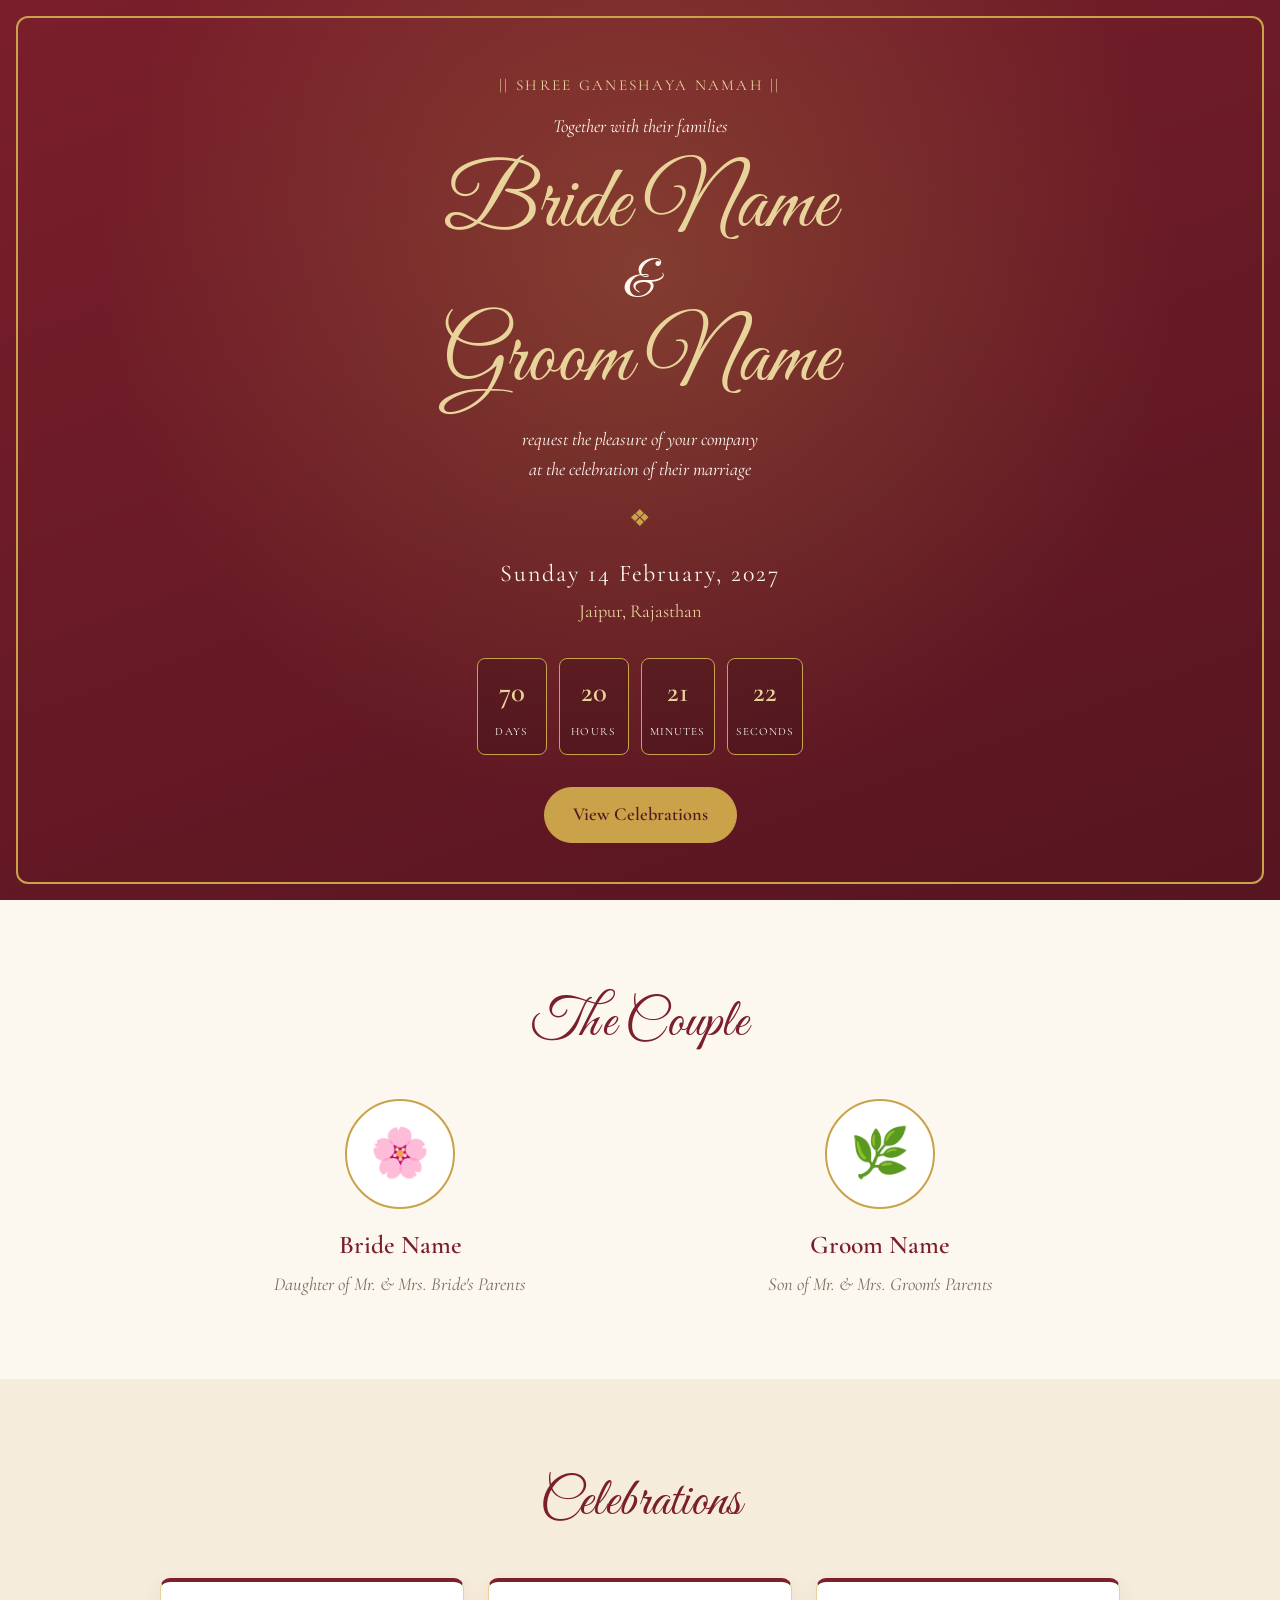
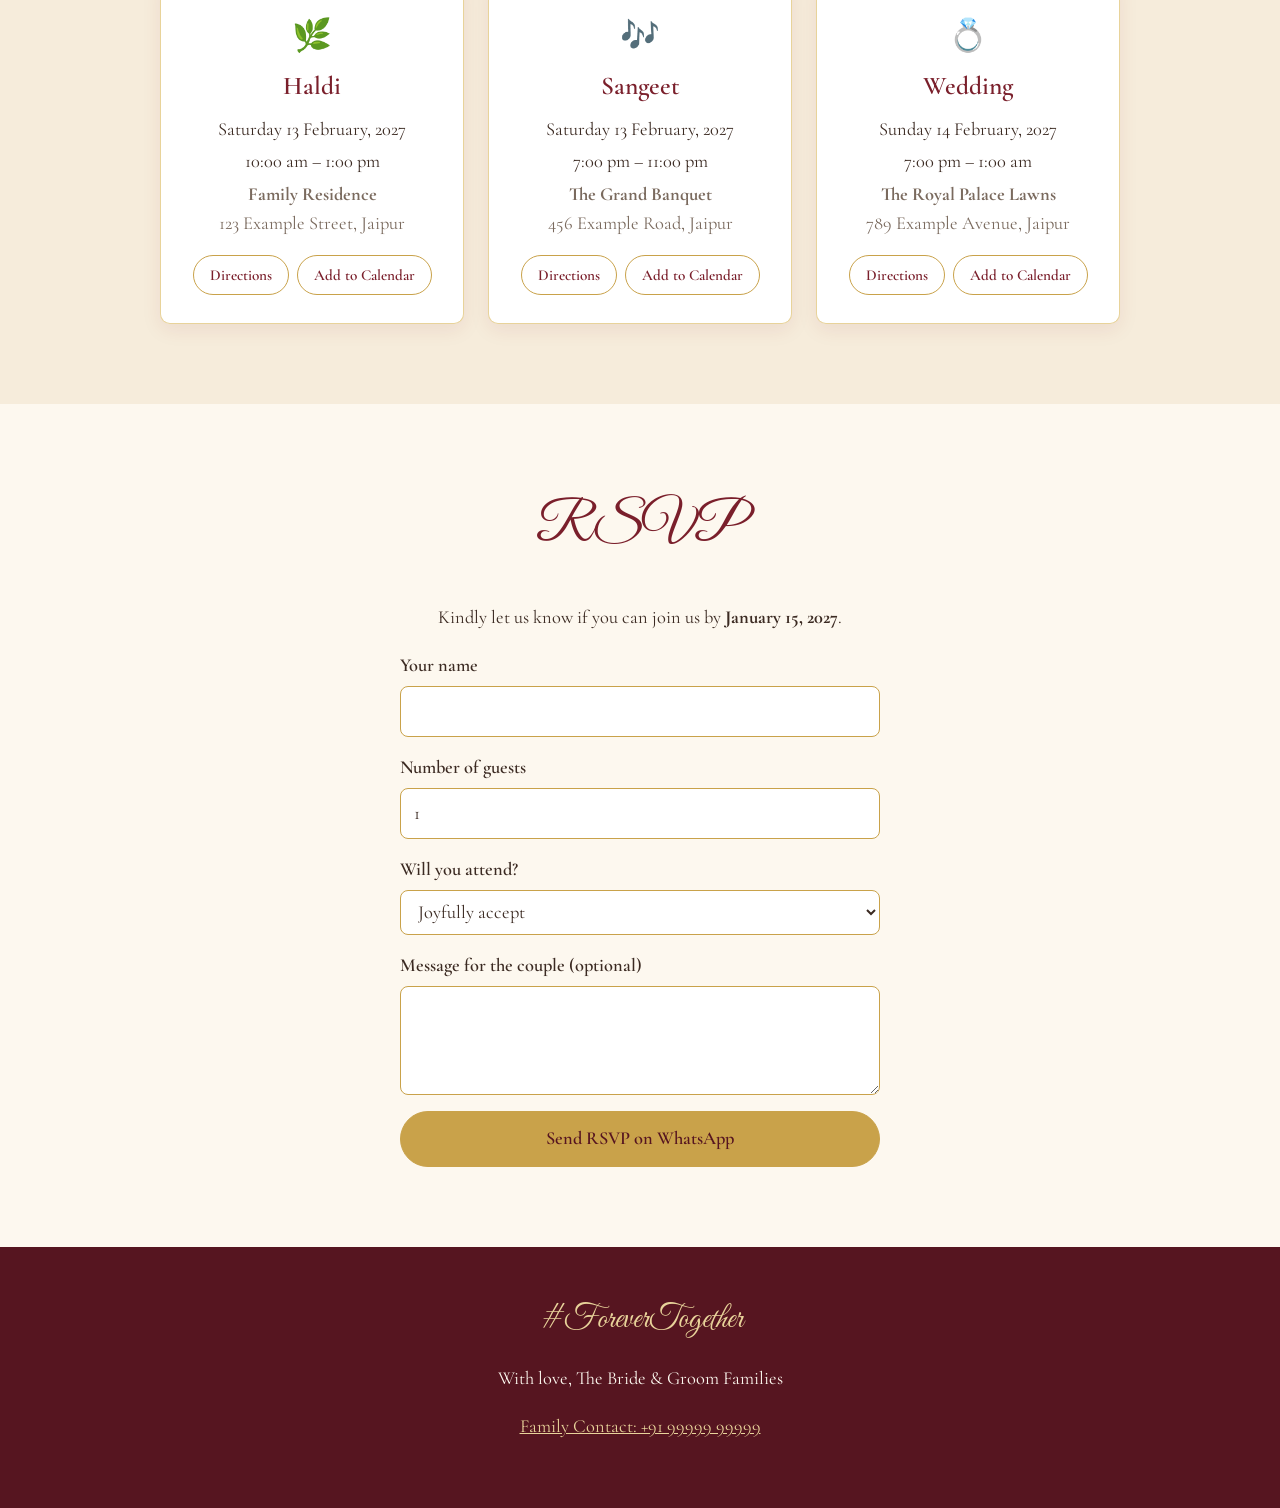
==== index.html @ cde7cad4 "Add wedding invitation website Single-page invitation with hero, countdown, event cards with directi" ====
<!doctype html>
<html lang="en">
<head>
  <meta charset="utf-8" />
  <meta name="viewport" content="width=device-width, initial-scale=1" />
  <title>Wedding Invitation</title>
  <meta name="description" content="You are warmly invited to celebrate our wedding." />
  <link rel="preconnect" href="https://fonts.googleapis.com" />
  <link rel="preconnect" href="https://fonts.gstatic.com" crossorigin />
  <link href="https://fonts.googleapis.com/css2?family=Great+Vibes&family=Cormorant+Garamond:ital,wght@0,400;0,600;1,400&display=swap" rel="stylesheet" />
  <link rel="stylesheet" href="styles.css" />
</head>
<body>
  <!-- Opening envelope / intro -->
  <section class="hero" id="top">
    <div class="hero-inner">
      <p class="blessing" data-field="blessing"></p>
      <p class="intro">Together with their families</p>
      <h1 class="names">
        <span data-field="bride"></span>
        <span class="amp">&amp;</span>
        <span data-field="groom"></span>
      </h1>
      <p class="intro">request the pleasure of your company<br />at the celebration of their marriage</p>
      <div class="divider" aria-hidden="true">❖</div>
      <p class="date" data-field="dateText"></p>
      <p class="place" data-field="cityText"></p>

      <div class="countdown" id="countdown" aria-live="polite">
        <div><span id="cd-days">0</span><small>Days</small></div>
        <div><span id="cd-hours">0</span><small>Hours</small></div>
        <div><span id="cd-mins">0</span><small>Minutes</small></div>
        <div><span id="cd-secs">0</span><small>Seconds</small></div>
      </div>

      <a href="#events" class="btn">View Celebrations</a>
    </div>
  </section>

  <section class="section" id="couple">
    <h2>The Couple</h2>
    <div class="couple">
      <div class="person">
        <div class="avatar" aria-hidden="true">🌸</div>
        <h3 data-field="bride"></h3>
        <p data-field="brideParents"></p>
      </div>
      <div class="person">
        <div class="avatar" aria-hidden="true">🌿</div>
        <h3 data-field="groom"></h3>
        <p data-field="groomParents"></p>
      </div>
    </div>
  </section>

  <section class="section alt" id="events">
    <h2>Celebrations</h2>
    <div class="events" id="event-list"></div>
  </section>

  <section class="section" id="rsvp">
    <h2>RSVP</h2>
    <p class="lead">Kindly let us know if you can join us by <strong data-field="rsvpBy"></strong>.</p>
    <form id="rsvp-form" class="rsvp">
      <label>Your name
        <input name="name" required autocomplete="name" />
      </label>
      <label>Number of guests
        <input name="guests" type="number" min="1" max="10" value="1" required />
      </label>
      <label>Will you attend?
        <select name="attending">
          <option>Joyfully accept</option>
          <option>Regretfully decline</option>
        </select>
      </label>
      <label>Message for the couple (optional)
        <textarea name="message" rows="3"></textarea>
      </label>
      <button type="submit" class="btn">Send RSVP on WhatsApp</button>
    </form>
  </section>

  <footer class="footer">
    <p class="hashtag" data-field="hashtag"></p>
    <p>With love, <span data-field="familyName"></span></p>
    <p class="contact" id="contact"></p>
  </footer>

  <script src="script.js"></script>
</body>
</html>
---- styles.css ----
:root {
  --maroon: #7a1f2b;
  --maroon-dark: #561520;
  --gold: #c9a24a;
  --gold-light: #e8d39a;
  --cream: #fdf8ef;
  --ink: #3b2a22;
  --muted: #7a6a5e;
}

* { box-sizing: border-box; }

html { scroll-behavior: smooth; }

body {
  margin: 0;
  font-family: "Cormorant Garamond", Georgia, serif;
  font-size: 1.15rem;
  color: var(--ink);
  background: var(--cream);
  line-height: 1.6;
}

h1, h2, h3 { font-weight: 600; margin: 0; }

h2 {
  font-family: "Great Vibes", cursive;
  font-weight: 400;
  font-size: clamp(2.4rem, 7vw, 3.4rem);
  color: var(--maroon);
  text-align: center;
  margin-bottom: 2rem;
}

/* ---------- Hero ---------- */
.hero {
  min-height: 100vh;
  display: grid;
  place-items: center;
  padding: 3rem 1rem;
  text-align: center;
  color: var(--cream);
  background:
    radial-gradient(circle at 50% 30%, rgba(201,162,74,.25), transparent 60%),
    linear-gradient(160deg, var(--maroon), var(--maroon-dark));
  position: relative;
  overflow: hidden;
}

.hero::before {
  content: "";
  position: absolute;
  inset: 1rem;
  border: 2px solid var(--gold);
  border-radius: 12px;
  pointer-events: none;
}

.hero-inner { max-width: 640px; animation: fadeUp 1.2s ease both; }

.blessing { color: var(--gold-light); letter-spacing: .15em; text-transform: uppercase; font-size: .95rem; }
.intro { font-style: italic; margin: .75rem 0; }

.names {
  font-family: "Great Vibes", cursive;
  font-weight: 400;
  font-size: clamp(3rem, 12vw, 5.5rem);
  line-height: 1.1;
  color: var(--gold-light);
  margin: 1rem 0;
}
.names span { display: block; }
.names .amp { font-size: .6em; color: var(--cream); }

.divider { color: var(--gold); font-size: 1.5rem; margin: 1rem 0; }
.date { font-size: 1.5rem; letter-spacing: .08em; margin: 0; }
.place { color: var(--gold-light); margin: .25rem 0 2rem; }

.countdown {
  display: flex;
  justify-content: center;
  gap: .75rem;
  margin-bottom: 2rem;
  flex-wrap: wrap;
}
.countdown div {
  min-width: 70px;
  padding: .6rem .5rem;
  border: 1px solid var(--gold);
  border-radius: 8px;
  background: rgba(0,0,0,.15);
}
.countdown span { display: block; font-size: 1.8rem; font-weight: 600; color: var(--gold-light); }
.countdown small { text-transform: uppercase; letter-spacing: .1em; font-size: .7rem; }

.btn {
  display: inline-block;
  padding: .75rem 1.75rem;
  border: 1px solid var(--gold);
  border-radius: 999px;
  background: var(--gold);
  color: var(--maroon-dark);
  font: inherit;
  font-weight: 600;
  text-decoration: none;
  cursor: pointer;
  transition: transform .2s, background .2s;
}
.btn:hover { transform: translateY(-2px); background: var(--gold-light); }
.btn.ghost { background: transparent; color: var(--maroon); }

/* ---------- Sections ---------- */
.section { padding: 5rem 1rem; max-width: 960px; margin: 0 auto; }
.section.alt { max-width: none; background: #f6ecdb; }
.lead { text-align: center; }

.couple {
  display: grid;
  grid-template-columns: repeat(auto-fit, minmax(240px, 1fr));
  gap: 2rem;
  text-align: center;
}
.avatar {
  width: 110px; height: 110px;
  margin: 0 auto 1rem;
  border-radius: 50%;
  display: grid; place-items: center;
  font-size: 3rem;
  border: 2px solid var(--gold);
  background: #fff;
}
.person h3 { font-size: 1.6rem; color: var(--maroon); }
.person p { color: var(--muted); font-style: italic; margin: .25rem 0 0; }

.events {
  max-width: 960px;
  margin: 0 auto;
  display: grid;
  grid-template-columns: repeat(auto-fit, minmax(260px, 1fr));
  gap: 1.5rem;
}
.event {
  background: #fff;
  border: 1px solid var(--gold-light);
  border-top: 4px solid var(--maroon);
  border-radius: 10px;
  padding: 1.75rem 1.5rem;
  text-align: center;
  box-shadow: 0 6px 20px rgba(122,31,43,.08);
}
.event .icon { font-size: 2rem; }
.event h3 { font-size: 1.6rem; color: var(--maroon); margin: .25rem 0 .5rem; }
.event p { margin: .2rem 0; }
.event .venue { color: var(--muted); }
.event .actions { margin-top: 1rem; display: flex; gap: .5rem; justify-content: center; flex-wrap: wrap; }
.event .actions .btn { padding: .45rem 1rem; font-size: .95rem; }

/* ---------- RSVP ---------- */
.rsvp { max-width: 480px; margin: 0 auto; display: grid; gap: 1rem; }
.rsvp label { display: grid; gap: .35rem; font-weight: 600; }
.rsvp input, .rsvp select, .rsvp textarea {
  font: inherit;
  font-weight: 400;
  padding: .6rem .8rem;
  border: 1px solid var(--gold);
  border-radius: 8px;
  background: #fff;
  color: var(--ink);
}
.rsvp input:focus, .rsvp select:focus, .rsvp textarea:focus {
  outline: 2px solid var(--maroon);
  outline-offset: 1px;
}

/* ---------- Footer ---------- */
.footer {
  text-align: center;
  padding: 3rem 1rem;
  background: var(--maroon-dark);
  color: var(--cream);
}
.footer .hashtag { font-family: "Great Vibes", cursive; font-size: 2rem; color: var(--gold-light); margin: 0; }
.footer a { color: var(--gold-light); }

@keyframes fadeUp {
  from { opacity: 0; transform: translateY(20px); }
  to { opacity: 1; transform: none; }
}

@media (prefers-reduced-motion: reduce) {
  .hero-inner { animation: none; }
  html { scroll-behavior: auto; }
}
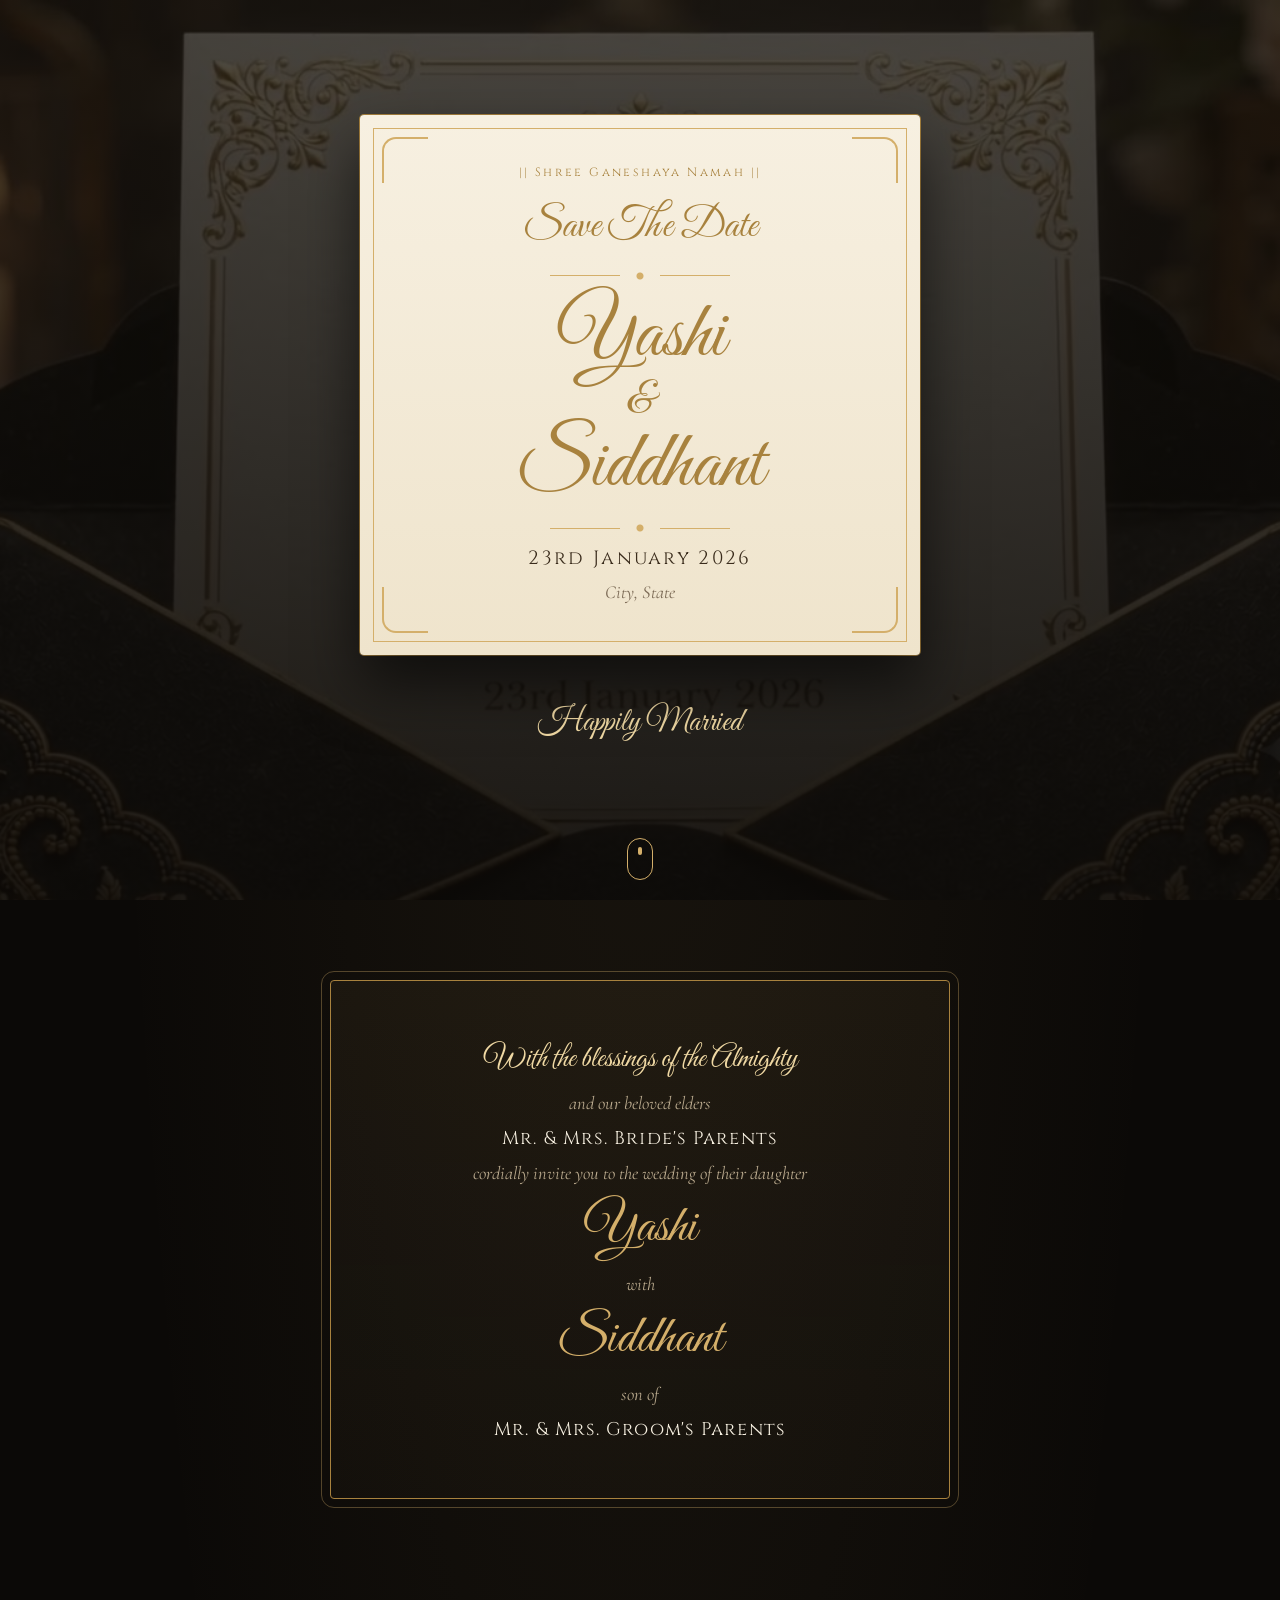
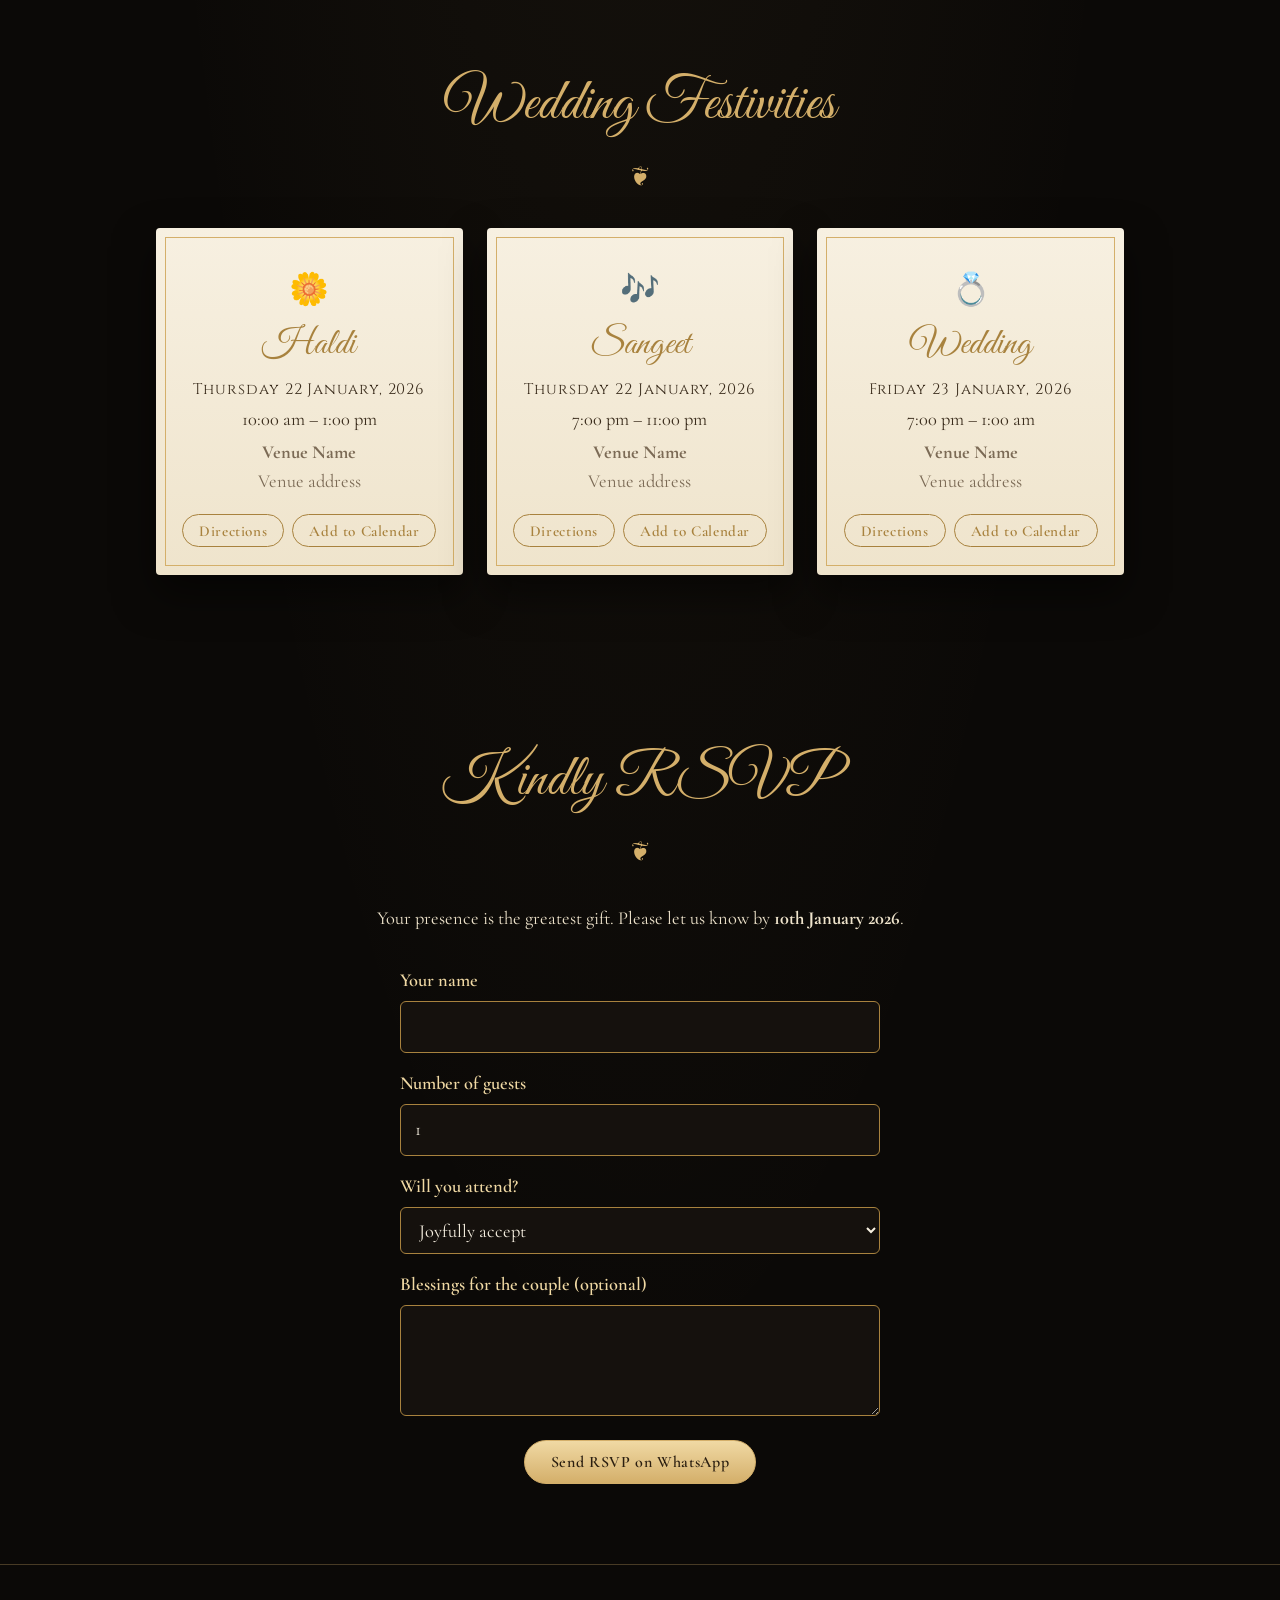
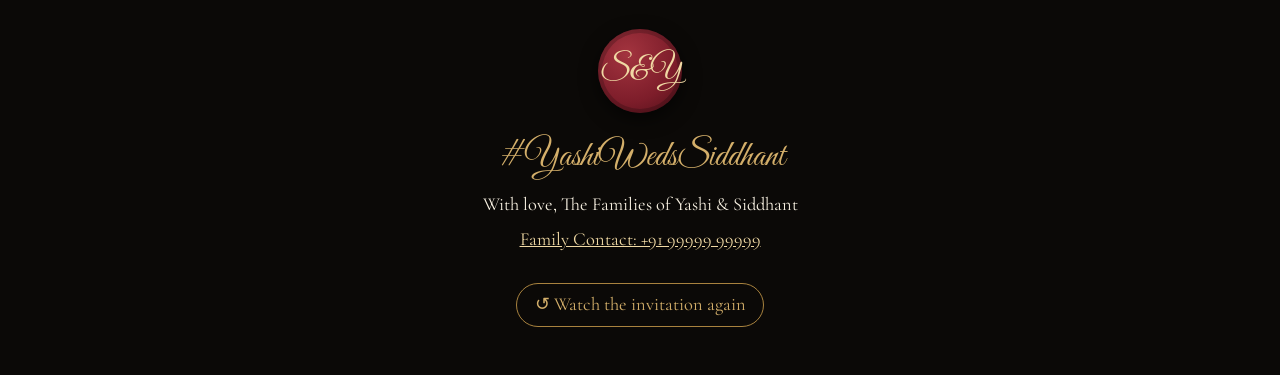
==== commit b77e73dd: "Restyle invitation for Yashi & Siddhant with envelope video intro - Tap-to-open intro using the enve" ====
--- a/index.html
+++ b/index.html
@@ -3,64 +3,88 @@
 <head>
   <meta charset="utf-8" />
   <meta name="viewport" content="width=device-width, initial-scale=1" />
-  <title>Wedding Invitation</title>
-  <meta name="description" content="You are warmly invited to celebrate our wedding." />
+  <title>Yashi &amp; Siddhant — Wedding Invitation</title>
+  <meta name="description" content="Save the date — Yashi &amp; Siddhant are getting married." />
+  <meta property="og:title" content="Yashi &amp; Siddhant — Save The Date" />
+  <meta property="og:description" content="You are warmly invited to celebrate our wedding." />
+  <meta property="og:image" content="assets/card.jpg" />
+  <meta name="theme-color" content="#0b0907" />
   <link rel="preconnect" href="https://fonts.googleapis.com" />
   <link rel="preconnect" href="https://fonts.gstatic.com" crossorigin />
-  <link href="https://fonts.googleapis.com/css2?family=Great+Vibes&family=Cormorant+Garamond:ital,wght@0,400;0,600;1,400&display=swap" rel="stylesheet" />
+  <link href="https://fonts.googleapis.com/css2?family=Great+Vibes&family=Cinzel:wght@400;600&family=Cormorant+Garamond:ital,wght@0,400;0,600;1,400&display=swap" rel="stylesheet" />
   <link rel="stylesheet" href="styles.css" />
 </head>
-<body>
-  <!-- Opening envelope / intro -->
-  <section class="hero" id="top">
-    <div class="hero-inner">
+<body class="locked">
+
+  <!-- ========== ENVELOPE INTRO ========== -->
+  <div class="intro" id="intro">
+    <!-- src/poster are chosen in script.js: portrait version on phones, landscape on wider screens -->
+    <video id="intro-video" playsinline preload="auto"></video>
+    <button class="open-btn" id="open-btn" aria-label="Open the invitation">
+      <span class="ring"></span>
+      <span class="label">Tap to Open</span>
+    </button>
+    <button class="skip-btn" id="skip-btn" hidden>Skip ›</button>
+  </div>
+
+  <!-- ========== HERO ========== -->
+  <header class="hero" id="top">
+    <div class="frame">
+      <span class="corner tl"></span><span class="corner tr"></span>
+      <span class="corner bl"></span><span class="corner br"></span>
+
       <p class="blessing" data-field="blessing"></p>
-      <p class="intro">Together with their families</p>
+      <p class="kicker">Save The Date</p>
+      <div class="flourish" aria-hidden="true"></div>
       <h1 class="names">
         <span data-field="bride"></span>
         <span class="amp">&amp;</span>
         <span data-field="groom"></span>
       </h1>
-      <p class="intro">request the pleasure of your company<br />at the celebration of their marriage</p>
-      <div class="divider" aria-hidden="true">❖</div>
+      <div class="flourish" aria-hidden="true"></div>
       <p class="date" data-field="dateText"></p>
       <p class="place" data-field="cityText"></p>
+    </div>
 
-      <div class="countdown" id="countdown" aria-live="polite">
-        <div><span id="cd-days">0</span><small>Days</small></div>
-        <div><span id="cd-hours">0</span><small>Hours</small></div>
-        <div><span id="cd-mins">0</span><small>Minutes</small></div>
-        <div><span id="cd-secs">0</span><small>Seconds</small></div>
-      </div>
+    <div class="countdown" id="countdown" aria-live="polite">
+      <div><span id="cd-days">0</span><small>Days</small></div>
+      <div><span id="cd-hours">00</span><small>Hours</small></div>
+      <div><span id="cd-mins">00</span><small>Minutes</small></div>
+      <div><span id="cd-secs">00</span><small>Seconds</small></div>
+    </div>
 
-      <a href="#events" class="btn">View Celebrations</a>
+    <a href="#invite" class="scroll-cue" aria-label="Scroll down">
+      <span></span>
+    </a>
+  </header>
+
+  <!-- ========== INVITATION TEXT ========== -->
+  <section class="section reveal" id="invite">
+    <div class="paper">
+      <p class="script-sm">With the blessings of the Almighty</p>
+      <p class="muted">and our beloved elders</p>
+      <p class="families"><span data-field="brideParents"></span></p>
+      <p class="muted">cordially invite you to the wedding of their daughter</p>
+      <h2 class="script-lg" data-field="bride"></h2>
+      <p class="muted">with</p>
+      <h2 class="script-lg" data-field="groom"></h2>
+      <p class="muted">son of</p>
+      <p class="families"><span data-field="groomParents"></span></p>
     </div>
   </section>
 
-  <section class="section" id="couple">
-    <h2>The Couple</h2>
-    <div class="couple">
-      <div class="person">
-        <div class="avatar" aria-hidden="true">🌸</div>
-        <h3 data-field="bride"></h3>
-        <p data-field="brideParents"></p>
-      </div>
-      <div class="person">
-        <div class="avatar" aria-hidden="true">🌿</div>
-        <h3 data-field="groom"></h3>
-        <p data-field="groomParents"></p>
-      </div>
-    </div>
-  </section>
-
-  <section class="section alt" id="events">
-    <h2>Celebrations</h2>
+  <!-- ========== EVENTS ========== -->
+  <section class="section reveal" id="events">
+    <h2 class="title">Wedding Festivities</h2>
+    <div class="ornament" aria-hidden="true">❦</div>
     <div class="events" id="event-list"></div>
   </section>
 
-  <section class="section" id="rsvp">
-    <h2>RSVP</h2>
-    <p class="lead">Kindly let us know if you can join us by <strong data-field="rsvpBy"></strong>.</p>
+  <!-- ========== RSVP ========== -->
+  <section class="section reveal" id="rsvp">
+    <h2 class="title">Kindly RSVP</h2>
+    <div class="ornament" aria-hidden="true">❦</div>
+    <p class="lead">Your presence is the greatest gift. Please let us know by <strong data-field="rsvpBy"></strong>.</p>
     <form id="rsvp-form" class="rsvp">
       <label>Your name
         <input name="name" required autocomplete="name" />
@@ -74,17 +98,20 @@
           <option>Regretfully decline</option>
         </select>
       </label>
-      <label>Message for the couple (optional)
+      <label>Blessings for the couple (optional)
         <textarea name="message" rows="3"></textarea>
       </label>
       <button type="submit" class="btn">Send RSVP on WhatsApp</button>
     </form>
   </section>
 
+  <!-- ========== FOOTER ========== -->
   <footer class="footer">
+    <p class="monogram" data-field="monogram"></p>
     <p class="hashtag" data-field="hashtag"></p>
     <p>With love, <span data-field="familyName"></span></p>
     <p class="contact" id="contact"></p>
+    <button class="replay" id="replay">↺ Watch the invitation again</button>
   </footer>
 
   <script src="script.js"></script>
--- a/styles.css
+++ b/styles.css
@@ -1,193 +1,341 @@
 :root {
-  --maroon: #7a1f2b;
-  --maroon-dark: #561520;
-  --gold: #c9a24a;
-  --gold-light: #e8d39a;
-  --cream: #fdf8ef;
-  --ink: #3b2a22;
-  --muted: #7a6a5e;
+  --black: #0b0907;
+  --black-2: #15110d;
+  --gold: #d4af6a;
+  --gold-light: #f0d9a4;
+  --gold-dark: #a8823e;
+  --ivory: #f7f0e1;
+  --ivory-2: #efe4cc;
+  --ink: #3a2c1c;
+  --muted: #7b6a55;
+  --wine: #7d1d2a;
 }
 
 * { box-sizing: border-box; }
-
 html { scroll-behavior: smooth; }
 
 body {
   margin: 0;
   font-family: "Cormorant Garamond", Georgia, serif;
   font-size: 1.15rem;
-  color: var(--ink);
-  background: var(--cream);
   line-height: 1.6;
-}
-
-h1, h2, h3 { font-weight: 600; margin: 0; }
-
-h2 {
-  font-family: "Great Vibes", cursive;
-  font-weight: 400;
-  font-size: clamp(2.4rem, 7vw, 3.4rem);
-  color: var(--maroon);
-  text-align: center;
-  margin-bottom: 2rem;
-}
-
-/* ---------- Hero ---------- */
+  color: var(--ivory);
+  background:
+    radial-gradient(ellipse at top, rgba(212,175,106,.08), transparent 60%),
+    var(--black);
+}
+body.locked { overflow: hidden; height: 100vh; }
+
+h1, h2, h3 { margin: 0; font-weight: 400; }
+
+.gold-text {
+  background: linear-gradient(180deg, var(--gold-light), var(--gold) 55%, var(--gold-dark));
+  -webkit-background-clip: text;
+  background-clip: text;
+  color: transparent;
+}
+
+/* ================= INTRO ================= */
+.intro {
+  position: fixed;
+  inset: 0;
+  z-index: 50;
+  background: #000 url("assets/poster.jpg") center / cover no-repeat;
+  transition: opacity 1.2s ease, visibility 1.2s;
+}
+@media (max-aspect-ratio: 1/1) {
+  .intro { background-image: url("assets/poster-mobile.jpg"); }
+}
+.intro video {
+  position: absolute;
+  inset: 0;
+  width: 100%;
+  height: 100%;
+  object-fit: cover;
+}
+.intro.done { opacity: 0; visibility: hidden; }
+
+.open-btn {
+  position: absolute;
+  z-index: 2;
+  left: 50%;
+  bottom: 6%;
+  width: 150px; height: 150px;
+  margin-left: -75px;
+  border-radius: 50%;
+  border: 0;
+  background: transparent;
+  cursor: pointer;
+  display: grid;
+  place-items: center;
+}
+@media (max-aspect-ratio: 1/1) { .open-btn { bottom: 4%; } }
+.open-btn .ring {
+  position: absolute; inset: 0;
+  border-radius: 50%;
+  border: 2px solid var(--gold);
+  animation: pulse 1.8s ease-out infinite;
+}
+.open-btn .label {
+  font-family: "Cinzel", serif;
+  letter-spacing: .2em;
+  font-size: .85rem;
+  color: var(--gold-light);
+  background: rgba(0,0,0,.55);
+  padding: .5rem .9rem;
+  border-radius: 999px;
+  border: 1px solid var(--gold-dark);
+  backdrop-filter: blur(2px);
+  white-space: nowrap;
+}
+.open-btn.hide { opacity: 0; pointer-events: none; transition: opacity .4s; }
+
+.skip-btn {
+  position: absolute; z-index: 2;
+  right: 1rem; bottom: 1rem;
+  font: 600 .85rem "Cinzel", serif;
+  letter-spacing: .15em;
+  color: var(--gold-light);
+  background: rgba(0,0,0,.5);
+  border: 1px solid var(--gold-dark);
+  border-radius: 999px;
+  padding: .4rem 1rem;
+  cursor: pointer;
+}
+
+@keyframes pulse {
+  0% { transform: scale(.6); opacity: 1; }
+  100% { transform: scale(1.25); opacity: 0; }
+}
+
+/* ================= HERO ================= */
 .hero {
   min-height: 100vh;
-  display: grid;
-  place-items: center;
-  padding: 3rem 1rem;
+  min-height: 100svh;
+  display: flex;
+  flex-direction: column;
+  align-items: center;
+  justify-content: center;
+  gap: 2rem;
+  padding: 2.5rem 1rem 4rem;
   text-align: center;
-  color: var(--cream);
+  position: relative;
   background:
-    radial-gradient(circle at 50% 30%, rgba(201,162,74,.25), transparent 60%),
-    linear-gradient(160deg, var(--maroon), var(--maroon-dark));
+    linear-gradient(rgba(11,9,7,.72), rgba(11,9,7,.92)),
+    url("assets/card.jpg") center / cover no-repeat;
+}
+
+.frame {
   position: relative;
-  overflow: hidden;
-}
-
-.hero::before {
-  content: "";
-  position: absolute;
-  inset: 1rem;
+  width: min(560px, 100%);
+  padding: 3rem 1.5rem;
+  background: linear-gradient(180deg, var(--ivory), var(--ivory-2));
+  color: var(--ink);
+  border-radius: 4px;
+  box-shadow: 0 30px 60px rgba(0,0,0,.6), 0 0 0 1px var(--gold-dark);
+  outline: 1px solid var(--gold);
+  outline-offset: -14px;
+}
+.corner {
+  position: absolute; width: 46px; height: 46px;
   border: 2px solid var(--gold);
-  border-radius: 12px;
-  pointer-events: none;
-}
-
-.hero-inner { max-width: 640px; animation: fadeUp 1.2s ease both; }
-
-.blessing { color: var(--gold-light); letter-spacing: .15em; text-transform: uppercase; font-size: .95rem; }
-.intro { font-style: italic; margin: .75rem 0; }
-
+}
+.corner.tl { top: 22px; left: 22px; border-right: 0; border-bottom: 0; border-radius: 14px 0 0 0; }
+.corner.tr { top: 22px; right: 22px; border-left: 0; border-bottom: 0; border-radius: 0 14px 0 0; }
+.corner.bl { bottom: 22px; left: 22px; border-right: 0; border-top: 0; border-radius: 0 0 0 14px; }
+.corner.br { bottom: 22px; right: 22px; border-left: 0; border-top: 0; border-radius: 0 0 14px 0; }
+
+.blessing {
+  font-family: "Cinzel", serif;
+  font-size: .75rem;
+  letter-spacing: .2em;
+  color: var(--gold-dark);
+  margin: 0 0 .75rem;
+}
+.kicker {
+  font-family: "Great Vibes", cursive;
+  font-size: clamp(2rem, 8vw, 2.6rem);
+  color: var(--gold-dark);
+  margin: 0;
+}
+.flourish {
+  width: 180px; height: 14px; margin: .5rem auto;
+  background:
+    radial-gradient(circle, var(--gold) 0 3px, transparent 4px) center / 14px 14px no-repeat,
+    linear-gradient(var(--gold), var(--gold)) left center / 70px 1px no-repeat,
+    linear-gradient(var(--gold), var(--gold)) right center / 70px 1px no-repeat;
+}
 .names {
   font-family: "Great Vibes", cursive;
-  font-weight: 400;
-  font-size: clamp(3rem, 12vw, 5.5rem);
-  line-height: 1.1;
+  font-size: clamp(3.2rem, 14vw, 5rem);
+  line-height: 1.05;
+  margin: .75rem 0;
+  color: var(--gold-dark);
+}
+.names span { display: block; }
+.names .amp { font-size: .55em; }
+.date {
+  font-family: "Cinzel", serif;
+  letter-spacing: .12em;
+  font-size: clamp(1rem, 4vw, 1.2rem);
+  color: var(--ink);
+  margin: .5rem 0 0;
+}
+.place { color: var(--muted); font-style: italic; margin: .25rem 0 0; }
+
+.countdown {
+  display: flex; gap: .6rem; justify-content: center; flex-wrap: wrap;
+}
+.countdown > div {
+  min-width: 72px;
+  padding: .7rem .4rem;
+  border: 1px solid var(--gold-dark);
+  border-radius: 6px;
+  background: rgba(20,16,12,.7);
+}
+.countdown span {
+  display: block;
+  font-family: "Cinzel", serif;
+  font-size: 1.8rem;
   color: var(--gold-light);
-  margin: 1rem 0;
-}
-.names span { display: block; }
-.names .amp { font-size: .6em; color: var(--cream); }
-
-.divider { color: var(--gold); font-size: 1.5rem; margin: 1rem 0; }
-.date { font-size: 1.5rem; letter-spacing: .08em; margin: 0; }
-.place { color: var(--gold-light); margin: .25rem 0 2rem; }
-
-.countdown {
-  display: flex;
-  justify-content: center;
-  gap: .75rem;
-  margin-bottom: 2rem;
-  flex-wrap: wrap;
-}
-.countdown div {
-  min-width: 70px;
-  padding: .6rem .5rem;
-  border: 1px solid var(--gold);
-  border-radius: 8px;
-  background: rgba(0,0,0,.15);
-}
-.countdown span { display: block; font-size: 1.8rem; font-weight: 600; color: var(--gold-light); }
-.countdown small { text-transform: uppercase; letter-spacing: .1em; font-size: .7rem; }
-
-.btn {
-  display: inline-block;
-  padding: .75rem 1.75rem;
-  border: 1px solid var(--gold);
-  border-radius: 999px;
-  background: var(--gold);
-  color: var(--maroon-dark);
-  font: inherit;
-  font-weight: 600;
-  text-decoration: none;
-  cursor: pointer;
-  transition: transform .2s, background .2s;
-}
-.btn:hover { transform: translateY(-2px); background: var(--gold-light); }
-.btn.ghost { background: transparent; color: var(--maroon); }
-
-/* ---------- Sections ---------- */
-.section { padding: 5rem 1rem; max-width: 960px; margin: 0 auto; }
-.section.alt { max-width: none; background: #f6ecdb; }
-.lead { text-align: center; }
-
-.couple {
-  display: grid;
-  grid-template-columns: repeat(auto-fit, minmax(240px, 1fr));
-  gap: 2rem;
-  text-align: center;
-}
-.avatar {
-  width: 110px; height: 110px;
-  margin: 0 auto 1rem;
-  border-radius: 50%;
-  display: grid; place-items: center;
-  font-size: 3rem;
-  border: 2px solid var(--gold);
-  background: #fff;
-}
-.person h3 { font-size: 1.6rem; color: var(--maroon); }
-.person p { color: var(--muted); font-style: italic; margin: .25rem 0 0; }
+}
+.countdown small {
+  font-family: "Cinzel", serif;
+  font-size: .62rem; letter-spacing: .18em; text-transform: uppercase;
+  color: var(--gold);
+}
+.countdown .married {
+  font-family: "Great Vibes", cursive;
+  font-size: 2rem;
+  color: var(--gold-light);
+  border: 0; background: none;
+}
+
+.scroll-cue {
+  position: absolute; bottom: 1.25rem; left: 50%;
+  width: 26px; height: 42px; margin-left: -13px;
+  border: 1.5px solid var(--gold); border-radius: 14px;
+}
+.scroll-cue span {
+  position: absolute; left: 50%; top: 8px;
+  width: 4px; height: 8px; margin-left: -2px;
+  background: var(--gold); border-radius: 2px;
+  animation: cue 1.6s ease-in-out infinite;
+}
+@keyframes cue { 0%{opacity:0;transform:translateY(0)} 40%{opacity:1} 100%{opacity:0;transform:translateY(12px)} }
+
+/* ================= SECTIONS ================= */
+.section { padding: 5rem 1rem; max-width: 1000px; margin: 0 auto; text-align: center; }
+
+.title {
+  font-family: "Great Vibes", cursive;
+  font-size: clamp(2.6rem, 9vw, 3.6rem);
+  color: var(--gold);
+}
+.ornament { color: var(--gold); font-size: 1.6rem; margin: .25rem 0 2rem; }
+.lead { max-width: 560px; margin: 0 auto 2rem; color: var(--ivory-2); }
+
+.paper {
+  max-width: 620px; margin: 0 auto;
+  padding: 3rem 1.5rem;
+  border: 1px solid var(--gold-dark);
+  outline: 1px solid rgba(212,175,106,.35);
+  outline-offset: 8px;
+  border-radius: 4px;
+  background: linear-gradient(180deg, rgba(212,175,106,.06), rgba(212,175,106,.02));
+}
+.paper p { margin: .35rem 0; }
+.script-sm { font-family: "Great Vibes", cursive; font-size: 1.9rem; color: var(--gold-light); }
+.script-lg { font-family: "Great Vibes", cursive; font-size: clamp(2.6rem, 10vw, 3.4rem); color: var(--gold); line-height: 1.2; margin: .5rem 0; }
+.muted { color: #b9a98d; font-style: italic; }
+.families { font-family: "Cinzel", serif; letter-spacing: .06em; color: var(--ivory); }
 
 .events {
-  max-width: 960px;
-  margin: 0 auto;
   display: grid;
   grid-template-columns: repeat(auto-fit, minmax(260px, 1fr));
   gap: 1.5rem;
 }
 .event {
-  background: #fff;
-  border: 1px solid var(--gold-light);
-  border-top: 4px solid var(--maroon);
-  border-radius: 10px;
-  padding: 1.75rem 1.5rem;
-  text-align: center;
-  box-shadow: 0 6px 20px rgba(122,31,43,.08);
+  position: relative;
+  padding: 2.25rem 1.5rem 1.75rem;
+  background: linear-gradient(180deg, var(--ivory), var(--ivory-2));
+  color: var(--ink);
+  border-radius: 4px;
+  outline: 1px solid var(--gold);
+  outline-offset: -10px;
+  box-shadow: 0 18px 40px rgba(0,0,0,.5);
 }
 .event .icon { font-size: 2rem; }
-.event h3 { font-size: 1.6rem; color: var(--maroon); margin: .25rem 0 .5rem; }
+.event h3 { font-family: "Great Vibes", cursive; font-size: 2.3rem; color: var(--gold-dark); }
 .event p { margin: .2rem 0; }
+.event .when { font-family: "Cinzel", serif; letter-spacing: .06em; font-size: .95rem; }
 .event .venue { color: var(--muted); }
-.event .actions { margin-top: 1rem; display: flex; gap: .5rem; justify-content: center; flex-wrap: wrap; }
-.event .actions .btn { padding: .45rem 1rem; font-size: .95rem; }
-
-/* ---------- RSVP ---------- */
-.rsvp { max-width: 480px; margin: 0 auto; display: grid; gap: 1rem; }
-.rsvp label { display: grid; gap: .35rem; font-weight: 600; }
+.event .actions { margin-top: 1.1rem; display: flex; gap: .5rem; justify-content: center; flex-wrap: wrap; }
+
+.btn {
+  display: inline-block;
+  padding: .7rem 1.6rem;
+  border: 1px solid var(--gold);
+  border-radius: 999px;
+  background: linear-gradient(180deg, var(--gold-light), var(--gold));
+  color: #2a1e10;
+  font: 600 1rem "Cormorant Garamond", serif;
+  letter-spacing: .04em;
+  text-decoration: none;
+  cursor: pointer;
+  transition: transform .2s, filter .2s;
+}
+.btn:hover { transform: translateY(-2px); filter: brightness(1.05); }
+.btn.ghost { background: transparent; color: var(--gold-dark); border-color: var(--gold-dark); padding: .4rem 1rem; font-size: .95rem; }
+
+.rsvp { max-width: 480px; margin: 0 auto; display: grid; gap: 1rem; text-align: left; }
+.rsvp label { display: grid; gap: .35rem; font-weight: 600; color: var(--gold-light); }
 .rsvp input, .rsvp select, .rsvp textarea {
-  font: inherit;
-  font-weight: 400;
-  padding: .6rem .8rem;
-  border: 1px solid var(--gold);
-  border-radius: 8px;
-  background: #fff;
-  color: var(--ink);
-}
-.rsvp input:focus, .rsvp select:focus, .rsvp textarea:focus {
-  outline: 2px solid var(--maroon);
-  outline-offset: 1px;
-}
-
-/* ---------- Footer ---------- */
+  font: inherit; font-weight: 400;
+  padding: .65rem .85rem;
+  border: 1px solid var(--gold-dark);
+  border-radius: 6px;
+  background: var(--black-2);
+  color: var(--ivory);
+}
+.rsvp input:focus, .rsvp select:focus, .rsvp textarea:focus { outline: 2px solid var(--gold); outline-offset: 1px; }
+.rsvp .btn { justify-self: center; margin-top: .5rem; }
+
 .footer {
   text-align: center;
-  padding: 3rem 1rem;
-  background: var(--maroon-dark);
-  color: var(--cream);
-}
-.footer .hashtag { font-family: "Great Vibes", cursive; font-size: 2rem; color: var(--gold-light); margin: 0; }
+  padding: 4rem 1rem 3rem;
+  border-top: 1px solid rgba(212,175,106,.3);
+}
+.footer p { margin: .3rem 0; }
+.monogram {
+  width: 84px; height: 84px; margin: 0 auto 1rem !important;
+  display: grid; place-items: center;
+  border-radius: 50%;
+  background: radial-gradient(circle at 35% 30%, #a3343f, var(--wine) 60%, #4e0f18);
+  box-shadow: inset 0 0 0 4px rgba(0,0,0,.2), 0 6px 18px rgba(0,0,0,.6);
+  font-family: "Great Vibes", cursive; font-size: 2rem; color: var(--gold-light);
+}
+.hashtag { font-family: "Great Vibes", cursive; font-size: 2.2rem; color: var(--gold); }
 .footer a { color: var(--gold-light); }
-
-@keyframes fadeUp {
-  from { opacity: 0; transform: translateY(20px); }
-  to { opacity: 1; transform: none; }
-}
+.replay {
+  margin-top: 1.5rem;
+  background: none; border: 1px solid var(--gold-dark); border-radius: 999px;
+  color: var(--gold); font: inherit; padding: .4rem 1.1rem; cursor: pointer;
+}
+
+.sound {
+  position: fixed; z-index: 40; right: 1rem; bottom: 1rem;
+  width: 44px; height: 44px; border-radius: 50%;
+  background: rgba(0,0,0,.6); border: 1px solid var(--gold); color: var(--gold-light);
+  cursor: pointer; font-size: 1.1rem;
+}
+
+/* Reveal on scroll */
+.reveal { opacity: 0; transform: translateY(30px); transition: opacity 1s ease, transform 1s ease; }
+.reveal.in { opacity: 1; transform: none; }
 
 @media (prefers-reduced-motion: reduce) {
-  .hero-inner { animation: none; }
+  .reveal { opacity: 1; transform: none; transition: none; }
+  .open-btn .ring, .scroll-cue span { animation: none; }
   html { scroll-behavior: auto; }
 }
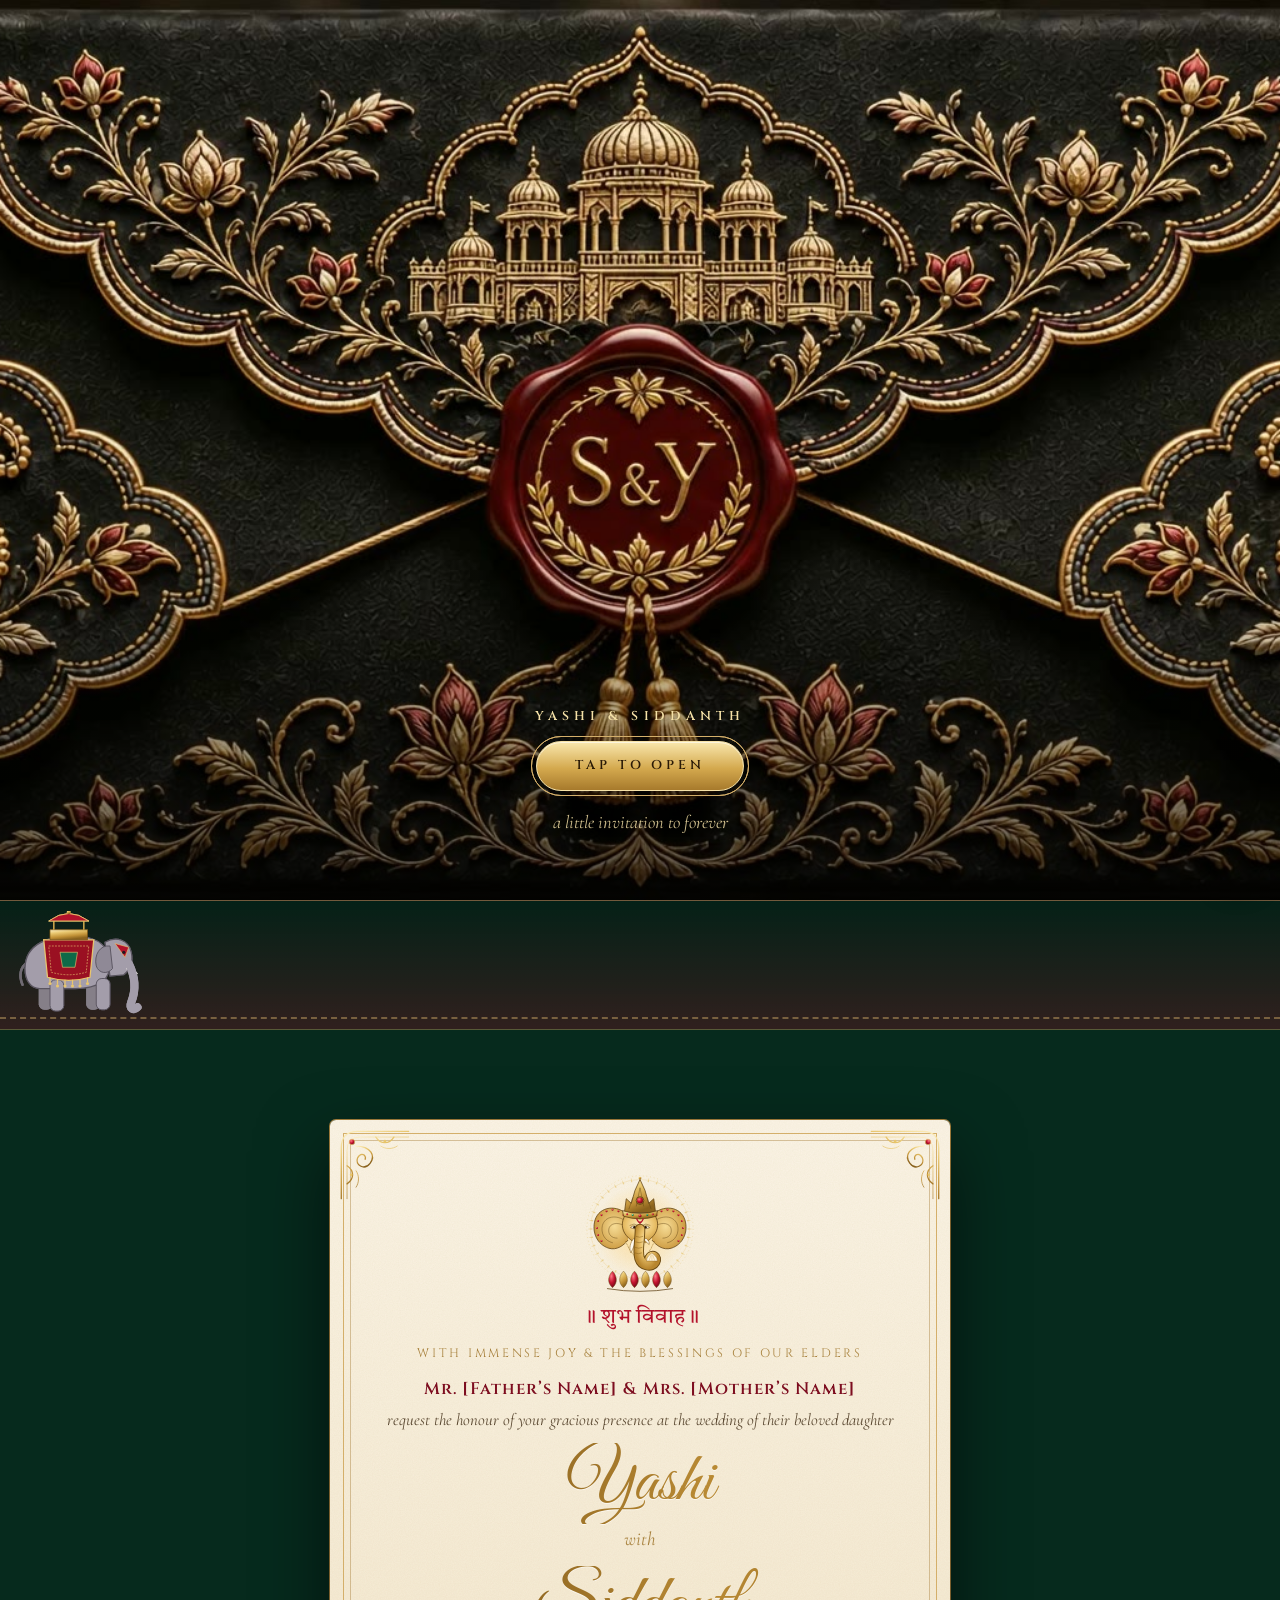
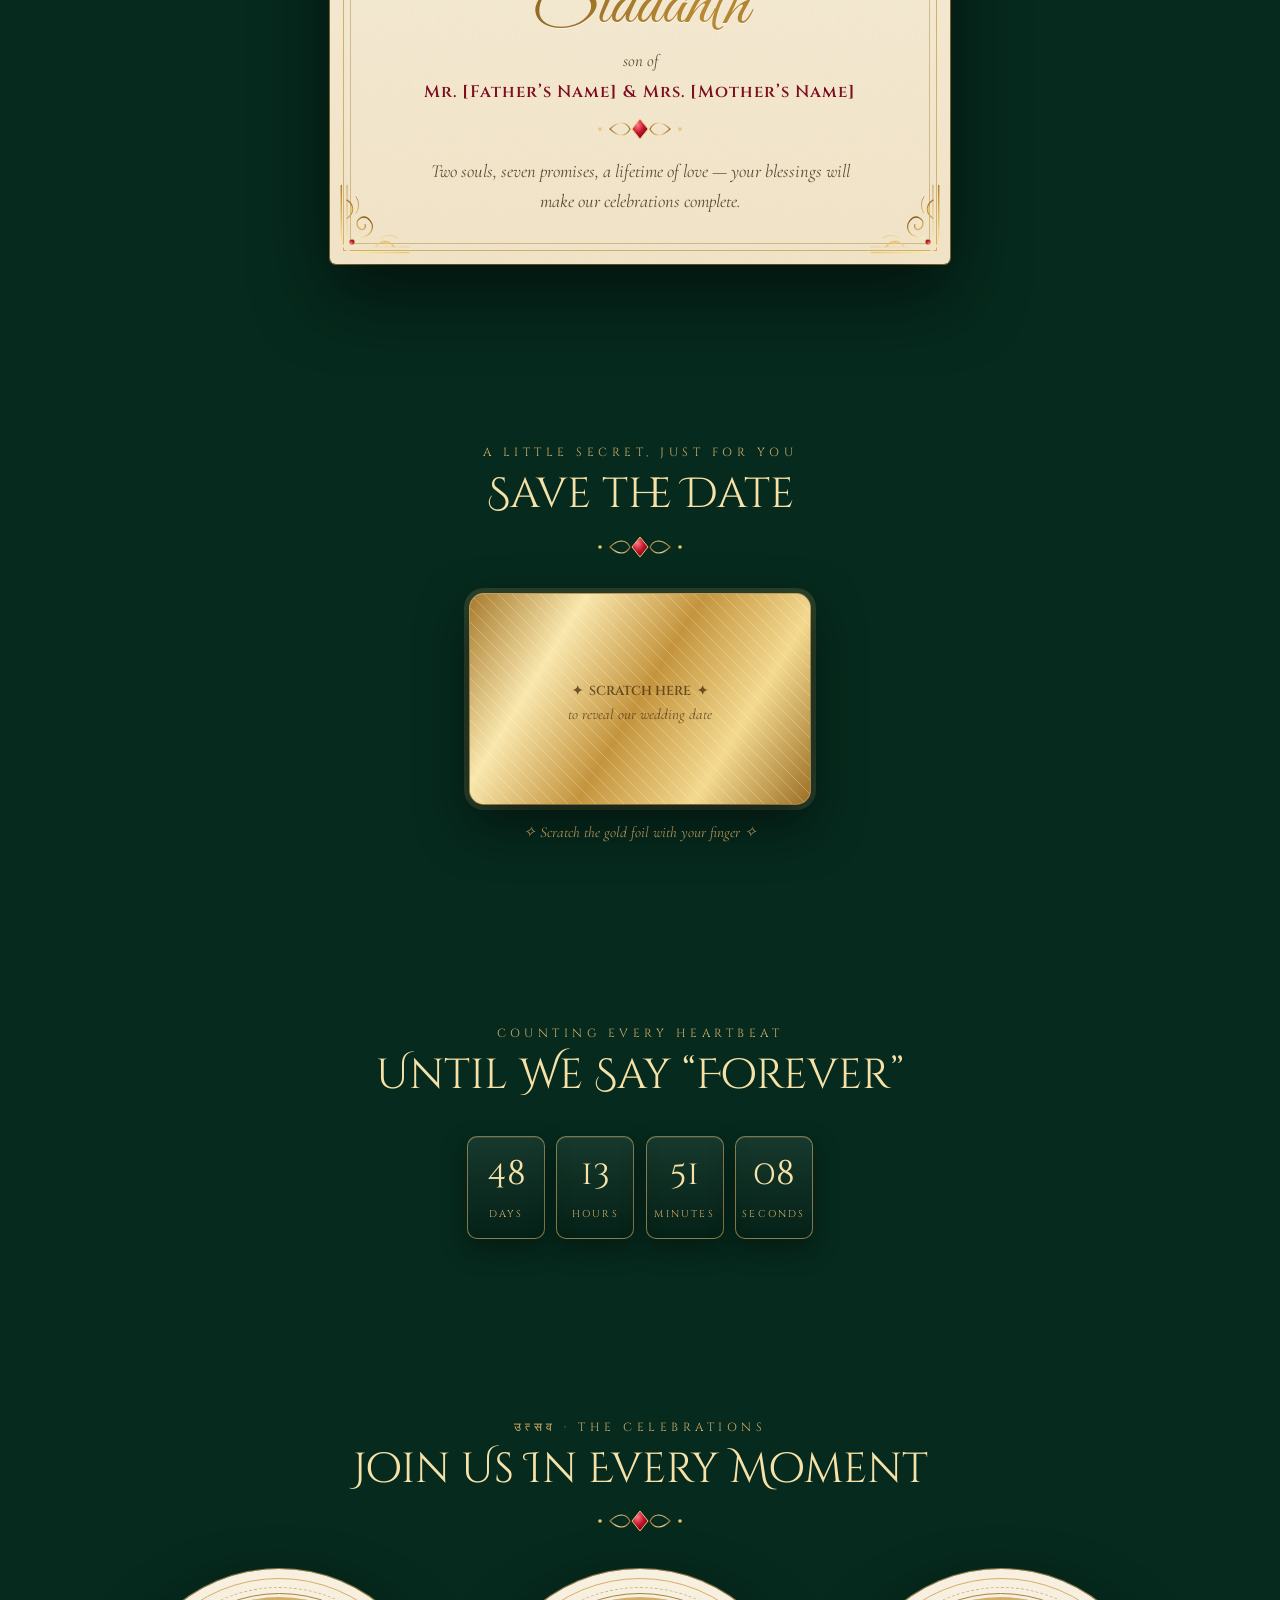
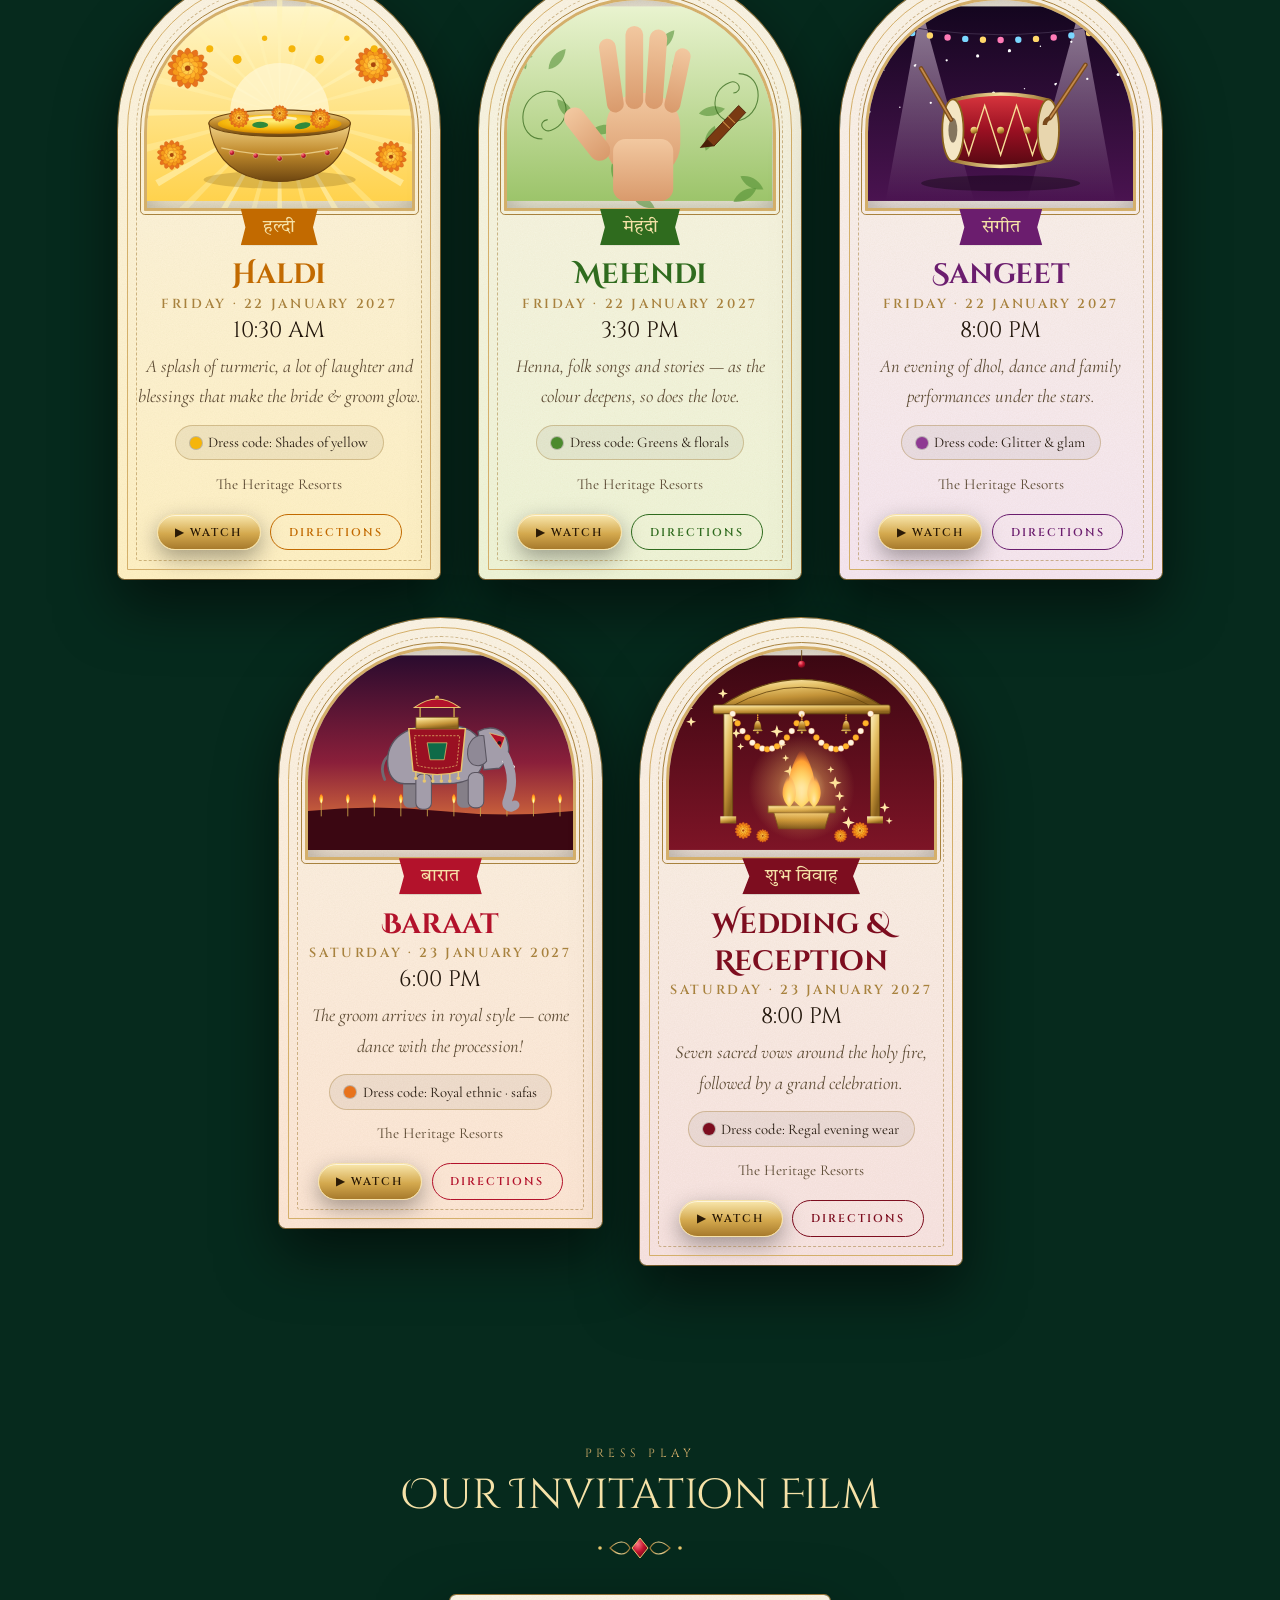
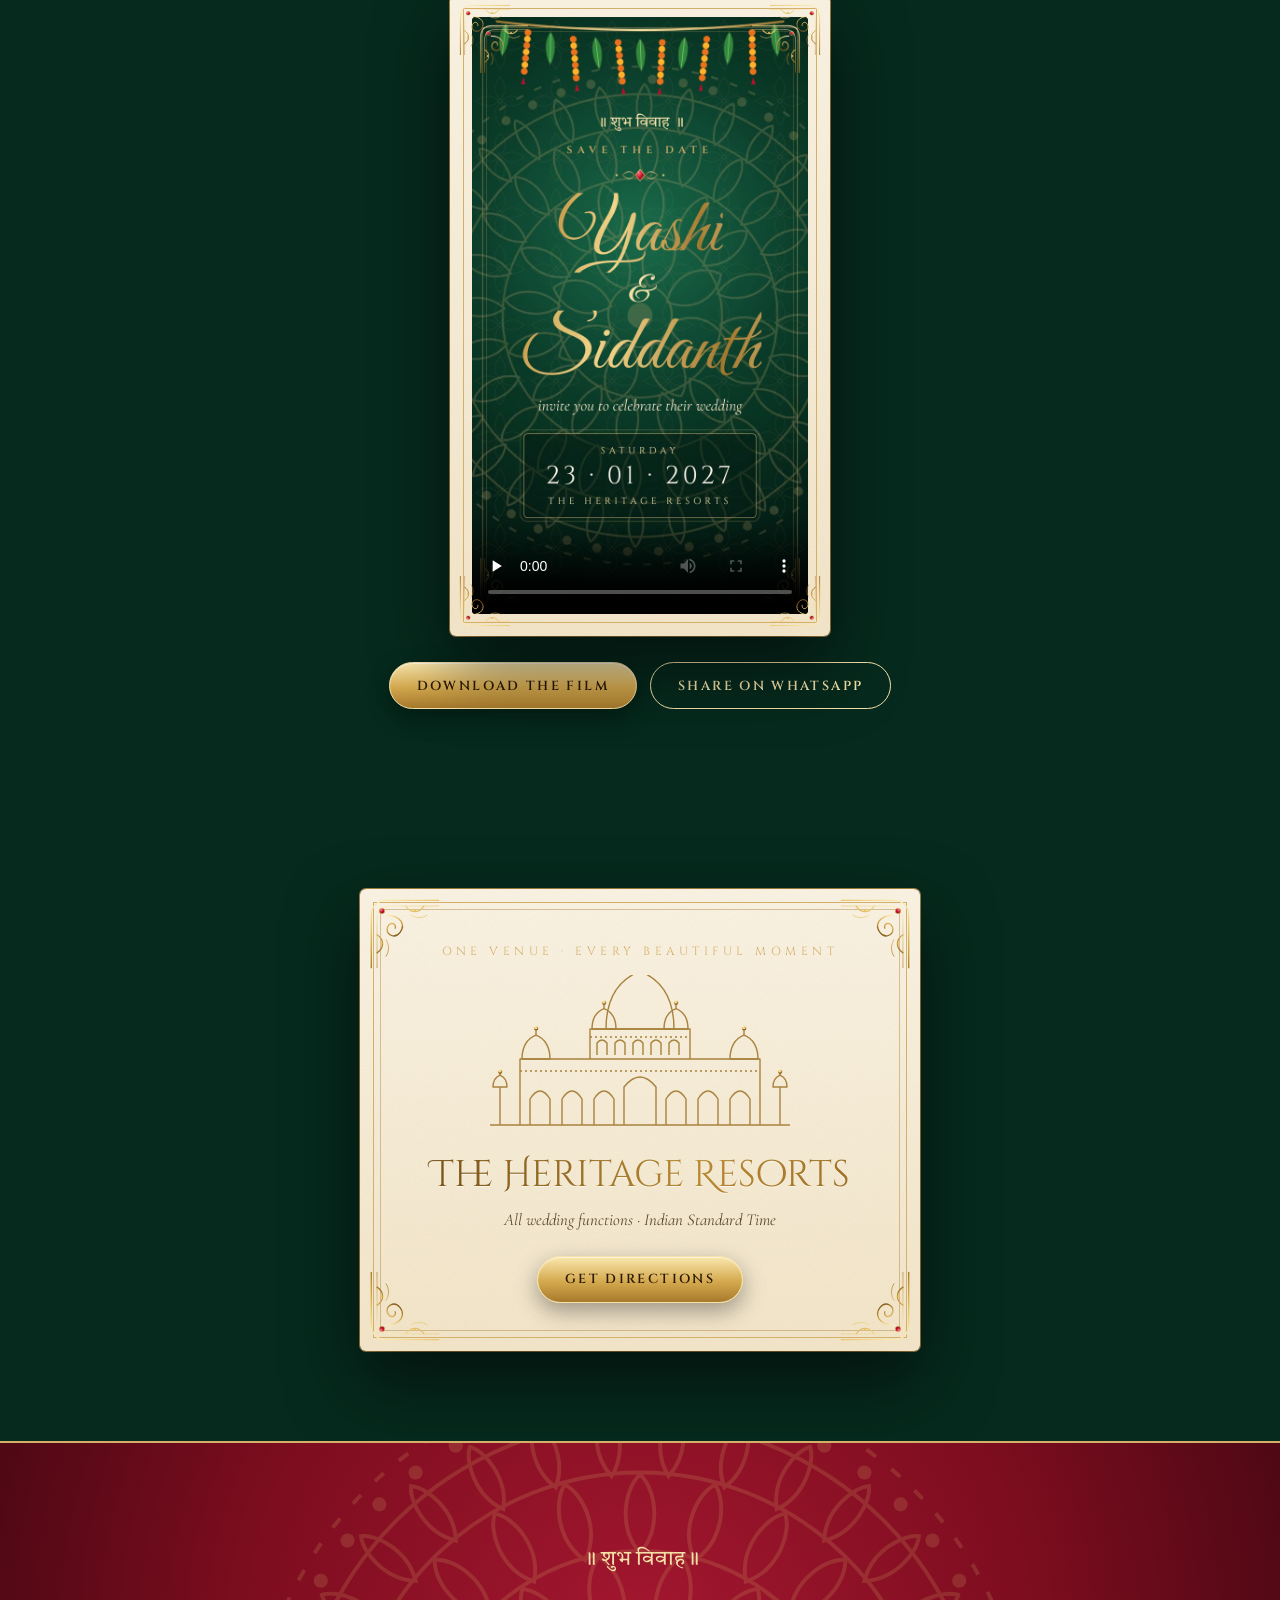
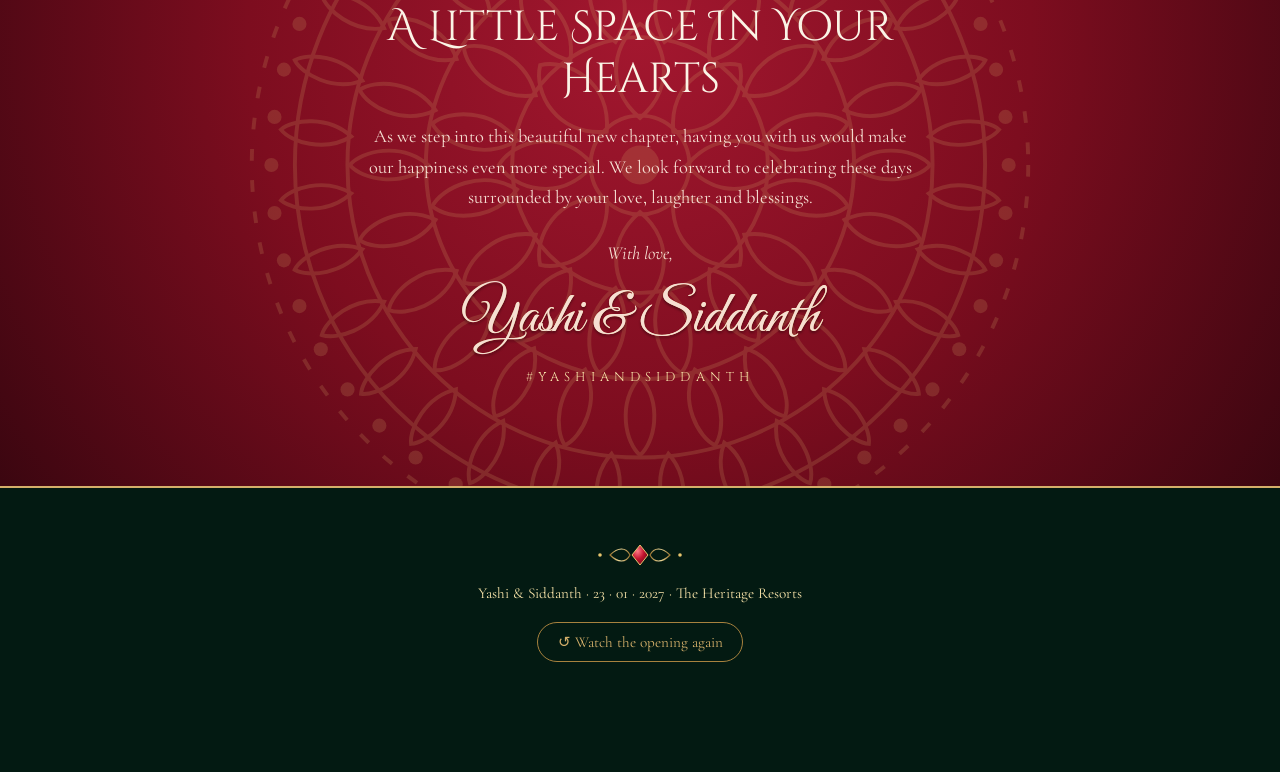
==== commit dfaa7785: "Premium animated invitation with Ganesh Ji, event films and music - Envelope intro trimmed at the li" ====
--- a/index.html
+++ b/index.html
@@ -2,118 +2,216 @@
 <html lang="en">
 <head>
   <meta charset="utf-8" />
-  <meta name="viewport" content="width=device-width, initial-scale=1" />
-  <title>Yashi &amp; Siddhant — Wedding Invitation</title>
-  <meta name="description" content="Save the date — Yashi &amp; Siddhant are getting married." />
-  <meta property="og:title" content="Yashi &amp; Siddhant — Save The Date" />
-  <meta property="og:description" content="You are warmly invited to celebrate our wedding." />
-  <meta property="og:image" content="assets/card.jpg" />
-  <meta name="theme-color" content="#0b0907" />
+  <meta name="viewport" content="width=device-width, initial-scale=1, viewport-fit=cover" />
+  <title>Yashi &amp; Siddanth — Wedding Invitation · 23 January 2027</title>
+  <meta name="description" content="With the blessings of Lord Ganesha, Yashi &amp; Siddanth invite you to celebrate their wedding on 23 January 2027 at The Heritage Resorts." />
+  <meta property="og:title" content="Yashi &amp; Siddanth · 23 · 01 · 2027" />
+  <meta property="og:description" content="A little invitation to forever. Tap to open your invitation." />
+  <meta property="og:image" content="assets/img/share.jpg" />
+  <meta name="theme-color" content="#062a1d" />
   <link rel="preconnect" href="https://fonts.googleapis.com" />
   <link rel="preconnect" href="https://fonts.gstatic.com" crossorigin />
-  <link href="https://fonts.googleapis.com/css2?family=Great+Vibes&family=Cinzel:wght@400;600&family=Cormorant+Garamond:ital,wght@0,400;0,600;1,400&display=swap" rel="stylesheet" />
-  <link rel="stylesheet" href="styles.css" />
+  <link href="https://fonts.googleapis.com/css2?family=Great+Vibes&family=Cinzel+Decorative:wght@400;700&family=Cinzel:wght@400;600&family=Cormorant+Garamond:ital,wght@0,400;0,500;0,600;1,400;1,500&family=Tiro+Devanagari+Hindi&display=swap" rel="stylesheet" />
+  <link rel="stylesheet" href="css/art.css" />
+  <link rel="stylesheet" href="css/style.css" />
 </head>
 <body class="locked">
 
-  <!-- ========== ENVELOPE INTRO ========== -->
-  <div class="intro" id="intro">
-    <!-- src/poster are chosen in script.js: portrait version on phones, landscape on wider screens -->
-    <video id="intro-video" playsinline preload="auto"></video>
-    <button class="open-btn" id="open-btn" aria-label="Open the invitation">
-      <span class="ring"></span>
-      <span class="label">Tap to Open</span>
-    </button>
-    <button class="skip-btn" id="skip-btn" hidden>Skip ›</button>
+<!-- ================= COVER: envelope → Ganesh Ji ================= -->
+<div id="cover" aria-live="polite">
+  <div class="stage stage-envelope" id="stage-envelope">
+    <video id="env-video" playsinline muted preload="auto"></video>
+    <div class="env-ui">
+      <p class="env-kicker">Yashi &amp; Siddanth</p>
+      <button class="seal-btn" id="open-btn" aria-label="Open the invitation">
+        <span class="seal-ring"></span><span class="seal-ring r2"></span>
+        <span class="seal-text">Tap to Open</span>
+      </button>
+      <p class="env-sub">a little invitation to forever</p>
+    </div>
   </div>
 
-  <!-- ========== HERO ========== -->
+  <div class="stage stage-ganesh" id="stage-ganesh" aria-hidden="true">
+    <div class="rays"></div>
+    <div class="g-bells" data-art="bells"></div>
+    <div class="g-wrap">
+      <div class="g-mandala" data-art="mandala"></div>
+      <div class="g-arch">
+        <div class="g-idol" data-art="ganesha"></div>
+      </div>
+    </div>
+    <p class="shloka-title deva">॥ श्री गणेशाय नमः ॥</p>
+    <p class="shloka deva">
+      <span>वक्रतुण्ड महाकाय सूर्यकोटि समप्रभ ।</span>
+      <span>निर्विघ्नं कुरु मे देव सर्वकार्येषु सर्वदा ॥</span>
+    </p>
+    <div class="g-diyas"><span data-art="diya"></span><span data-art="diya"></span></div>
+    <button class="enter-btn" id="enter-btn">Enter <span aria-hidden="true">✦</span></button>
+    <div class="petal-host"></div>
+  </div>
+</div>
+
+<!-- ================= PAGE ================= -->
+<main id="page">
+
+  <!-- HERO -->
   <header class="hero" id="top">
-    <div class="frame">
-      <span class="corner tl"></span><span class="corner tr"></span>
-      <span class="corner bl"></span><span class="corner br"></span>
-
-      <p class="blessing" data-field="blessing"></p>
-      <p class="kicker">Save The Date</p>
-      <div class="flourish" aria-hidden="true"></div>
-      <h1 class="names">
-        <span data-field="bride"></span>
+    <div class="toran-top" data-art="toran"></div>
+    <div class="hero-mandala" data-art="mandala"></div>
+    <div class="hero-inner">
+      <p class="deva hero-shloka">॥ श्री गणेशाय नमः ॥</p>
+      <p class="hero-eyebrow">With the blessings of Lord Ganesha &amp; our families</p>
+      <div data-art="divider"></div>
+      <h1 class="hero-names">
+        <span class="foil">Yashi</span>
         <span class="amp">&amp;</span>
-        <span data-field="groom"></span>
+        <span class="foil">Siddanth</span>
       </h1>
-      <div class="flourish" aria-hidden="true"></div>
-      <p class="date" data-field="dateText"></p>
-      <p class="place" data-field="cityText"></p>
-    </div>
-
-    <div class="countdown" id="countdown" aria-live="polite">
-      <div><span id="cd-days">0</span><small>Days</small></div>
-      <div><span id="cd-hours">00</span><small>Hours</small></div>
-      <div><span id="cd-mins">00</span><small>Minutes</small></div>
-      <div><span id="cd-secs">00</span><small>Seconds</small></div>
-    </div>
-
-    <a href="#invite" class="scroll-cue" aria-label="Scroll down">
-      <span></span>
-    </a>
+      <p class="hero-line">invite you to celebrate their wedding</p>
+      <div class="date-plaque">
+        <span>Saturday</span>
+        <strong>23 · 01 · 2027</strong>
+        <span>The Heritage Resorts</span>
+      </div>
+    </div>
+    <div class="hero-diyas"><span data-art="diya"></span><span data-art="diya"></span></div>
+    <a class="scroll-cue" href="#invite" aria-label="Scroll to the invitation"><i></i></a>
   </header>
 
-  <!-- ========== INVITATION TEXT ========== -->
-  <section class="section reveal" id="invite">
-    <div class="paper">
-      <p class="script-sm">With the blessings of the Almighty</p>
-      <p class="muted">and our beloved elders</p>
-      <p class="families"><span data-field="brideParents"></span></p>
-      <p class="muted">cordially invite you to the wedding of their daughter</p>
-      <h2 class="script-lg" data-field="bride"></h2>
-      <p class="muted">with</p>
-      <h2 class="script-lg" data-field="groom"></h2>
-      <p class="muted">son of</p>
-      <p class="families"><span data-field="groomParents"></span></p>
-    </div>
-  </section>
-
-  <!-- ========== EVENTS ========== -->
-  <section class="section reveal" id="events">
-    <h2 class="title">Wedding Festivities</h2>
-    <div class="ornament" aria-hidden="true">❦</div>
+  <div class="parade" aria-hidden="true">
+    <div class="walker" data-art="elephant"></div>
+    <div class="walker w2" data-art="elephant"></div>
+  </div>
+
+  <!-- INVITATION LETTER -->
+  <section class="section" id="invite">
+    <article class="paper reveal">
+      <span class="c tl" data-art="corner"></span><span class="c tr" data-art="corner"></span>
+      <span class="c bl" data-art="corner"></span><span class="c br" data-art="corner"></span>
+      <div class="paper-ganesh" data-art="ganesha"></div>
+      <p class="deva paper-deva">॥ शुभ विवाह ॥</p>
+      <p class="kicker">With immense joy &amp; the blessings of our elders</p>
+      <p class="parents" data-field="brideParents"></p>
+      <p class="small-italic">request the honour of your gracious presence at the wedding of their beloved daughter</p>
+      <h2 class="script-name foil">Yashi</h2>
+      <p class="with">with</p>
+      <h2 class="script-name foil">Siddanth</h2>
+      <p class="small-italic">son of</p>
+      <p class="parents" data-field="groomParents"></p>
+      <div data-art="divider"></div>
+      <p class="letter-note">Two souls, seven promises, a lifetime of love — your blessings will make our celebrations complete.</p>
+    </article>
+  </section>
+
+  <!-- SCRATCH TO REVEAL -->
+  <section class="section" id="the-date">
+    <div class="section-head reveal">
+      <p class="eyebrow">A little secret, just for you</p>
+      <h2 class="title">Save the Date</h2>
+      <div data-art="divider"></div>
+    </div>
+    <div class="scratch reveal" id="scratch">
+      <div class="scratch-under">
+        <span class="sd-day">23</span>
+        <span class="sd-month">January</span>
+        <span class="sd-year">2027</span>
+      </div>
+      <canvas id="scratch-canvas" aria-label="Scratch to reveal the date"></canvas>
+    </div>
+    <p class="hint">✧ Scratch the gold foil with your finger ✧</p>
+  </section>
+
+  <!-- COUNTDOWN -->
+  <section class="section" id="countdown">
+    <div class="section-head reveal">
+      <p class="eyebrow">Counting every heartbeat</p>
+      <h2 class="title">Until We Say “Forever”</h2>
+    </div>
+    <div class="counter reveal" id="counter">
+      <div class="unit"><b id="cd-d">00</b><small>Days</small></div>
+      <div class="unit"><b id="cd-h">00</b><small>Hours</small></div>
+      <div class="unit"><b id="cd-m">00</b><small>Minutes</small></div>
+      <div class="unit"><b id="cd-s">00</b><small>Seconds</small></div>
+    </div>
+  </section>
+
+  <!-- EVENTS -->
+  <section class="section" id="events">
+    <div class="section-head reveal">
+      <p class="eyebrow deva-mix">उत्सव · The Celebrations</p>
+      <h2 class="title">Join Us In Every Moment</h2>
+      <div data-art="divider"></div>
+    </div>
     <div class="events" id="event-list"></div>
   </section>
 
-  <!-- ========== RSVP ========== -->
-  <section class="section reveal" id="rsvp">
-    <h2 class="title">Kindly RSVP</h2>
-    <div class="ornament" aria-hidden="true">❦</div>
-    <p class="lead">Your presence is the greatest gift. Please let us know by <strong data-field="rsvpBy"></strong>.</p>
-    <form id="rsvp-form" class="rsvp">
-      <label>Your name
-        <input name="name" required autocomplete="name" />
-      </label>
-      <label>Number of guests
-        <input name="guests" type="number" min="1" max="10" value="1" required />
-      </label>
-      <label>Will you attend?
-        <select name="attending">
-          <option>Joyfully accept</option>
-          <option>Regretfully decline</option>
-        </select>
-      </label>
-      <label>Blessings for the couple (optional)
-        <textarea name="message" rows="3"></textarea>
-      </label>
-      <button type="submit" class="btn">Send RSVP on WhatsApp</button>
-    </form>
-  </section>
-
-  <!-- ========== FOOTER ========== -->
+  <!-- FILM -->
+  <section class="section" id="film">
+    <div class="section-head reveal">
+      <p class="eyebrow">Press play</p>
+      <h2 class="title">Our Invitation Film</h2>
+      <div data-art="divider"></div>
+    </div>
+    <div class="film-frame reveal">
+      <span class="c tl" data-art="corner"></span><span class="c tr" data-art="corner"></span>
+      <span class="c bl" data-art="corner"></span><span class="c br" data-art="corner"></span>
+      <video id="film-video" controls playsinline preload="none" poster="assets/img/film-poster.jpg">
+        <source src="assets/video/invitation.mp4" type="video/mp4" />
+      </video>
+    </div>
+    <div class="film-actions reveal">
+      <a class="btn" href="assets/video/invitation.mp4" download="Yashi-Siddanth-Invitation.mp4">Download the film</a>
+      <a class="btn ghost" id="share-wa" target="_blank" rel="noopener">Share on WhatsApp</a>
+    </div>
+  </section>
+
+  <!-- VENUE -->
+  <section class="section" id="venue">
+    <div class="venue-card reveal">
+      <span class="c tl" data-art="corner"></span><span class="c tr" data-art="corner"></span>
+      <span class="c bl" data-art="corner"></span><span class="c br" data-art="corner"></span>
+      <p class="eyebrow">One venue · every beautiful moment</p>
+      <div class="venue-palace" data-art="palace"></div>
+      <h2 class="venue-name foil">The Heritage Resorts</h2>
+      <p class="small-italic">All wedding functions · Indian Standard Time</p>
+      <a class="btn" id="venue-map" target="_blank" rel="noopener">Get Directions</a>
+    </div>
+  </section>
+
+  <!-- CLOSING -->
+  <section class="closing" id="closing">
+    <div class="closing-mandala" data-art="mandala"></div>
+    <div class="closing-inner reveal">
+      <p class="deva">॥ शुभ विवाह ॥</p>
+      <h2 class="title light">A Little Space In Your Hearts</h2>
+      <p>As we step into this beautiful new chapter, having you with us would make our happiness even more special. We look forward to celebrating these days surrounded by your love, laughter and blessings.</p>
+      <p class="sign">With love,</p>
+      <p class="sign-names foil">Yashi &amp; Siddanth</p>
+      <p class="hashtag">#YASHIANDSIDDANTH</p>
+    </div>
+  </section>
+
   <footer class="footer">
-    <p class="monogram" data-field="monogram"></p>
-    <p class="hashtag" data-field="hashtag"></p>
-    <p>With love, <span data-field="familyName"></span></p>
-    <p class="contact" id="contact"></p>
-    <button class="replay" id="replay">↺ Watch the invitation again</button>
+    <div data-art="divider"></div>
+    <p>Yashi &amp; Siddanth · 23 · 01 · 2027 · The Heritage Resorts</p>
+    <button class="replay" id="replay">↺ Watch the opening again</button>
   </footer>
-
-  <script src="script.js"></script>
+</main>
+
+<!-- Video lightbox for event films -->
+<div class="lightbox" id="lightbox" role="dialog" aria-modal="true" aria-label="Event film" hidden>
+  <button class="lb-close" id="lb-close" aria-label="Close">✕</button>
+  <video id="lb-video" controls playsinline></video>
+</div>
+
+<!-- Music -->
+<audio id="bgm" src="assets/music.mp3" loop preload="auto"></audio>
+<button class="music-btn" id="music-btn" aria-label="Play or pause music" hidden>
+  <span></span><span></span><span></span><span></span>
+</button>
+
+<script src="js/data.js"></script>
+<script src="js/art.js"></script>
+<script src="js/main.js"></script>
 </body>
 </html>
--- a/css/art.css
+++ b/css/art.css
@@ -0,0 +1,132 @@
+/* =====================================================================
+   art.css — motion for the SVG artwork (shared by site + video renderer)
+   ===================================================================== */
+
+svg .spin-slow { transform-box: fill-box; transform-origin: 50% 100%; }
+.art-haldi .spin-slow { transform-box: view-box; transform-origin: 150px 120px; animation: spin 40s linear infinite; }
+.marigold { transform-box: fill-box; transform-origin: center; }
+.marigold.spin-a { animation: spin 14s linear infinite; }
+.marigold.spin-b { animation: spin 18s linear infinite reverse; }
+
+@keyframes spin { to { transform: rotate(360deg); } }
+@keyframes bob { 50% { transform: translateY(-5px); } }
+@keyframes twinkle { 0%, 100% { opacity: .15; } 50% { opacity: 1; } }
+
+/* ---------- Ganesh Ji ---------- */
+.ganesha { overflow: visible; }
+.ganesha .g-halo { transform-box: view-box; transform-origin: 120px 120px; animation: spin 60s linear infinite; }
+.ganesha .g-glow { animation: glowPulse 3.2s ease-in-out infinite; }
+@keyframes glowPulse { 50% { opacity: .55; } }
+.ganesha .g-ear-l, .ganesha .g-ear-r { transform-box: fill-box; transform-origin: 100% 45%; animation: earFlap 3.4s ease-in-out infinite; }
+@keyframes earFlap { 50% { transform: rotate(-6deg) scaleX(.97); } }
+.ganesha .g-trunk { transform-box: fill-box; transform-origin: 30% 0%; animation: trunkSway 4.2s ease-in-out infinite; }
+@keyframes trunkSway { 50% { transform: rotate(-5deg); } }
+.ganesha .g-eyes { transform-box: fill-box; transform-origin: center; animation: blinkEyes 5s infinite; }
+@keyframes blinkEyes { 0%, 92%, 100% { transform: scaleY(1); } 95% { transform: scaleY(.08); } }
+
+/* Draw-on reveal (add .drawing on a parent to play it) */
+.drawing .ganesha .g-line { stroke-dasharray: 1; stroke-dashoffset: 1; animation: drawLine 2.6s ease forwards; }
+.drawing .ganesha .g-fill, .drawing .ganesha .g-neck { opacity: 0; animation: fadeIn 1.4s ease 1.6s forwards; }
+.drawing .ganesha .g-trunk > path { opacity: 0; animation: fadeIn 1.2s ease 1.2s forwards; }
+@keyframes drawLine { to { stroke-dashoffset: 0; } }
+@keyframes fadeIn { to { opacity: 1; } }
+
+/* ---------- Diya / bell ---------- */
+.diya .flame { transform-box: fill-box; transform-origin: 50% 100%; animation: flicker .5s ease-in-out infinite alternate; }
+.diya .diya-glow { animation: glowPulse 1.8s ease-in-out infinite; }
+@keyframes flicker { from { transform: scale(1, 1) rotate(-3deg); } to { transform: scale(.88, 1.16) rotate(3deg); } }
+.bell { transform-origin: 50% 0; animation: bellSwing 2.8s ease-in-out infinite; }
+@keyframes bellSwing { 0%, 100% { transform: rotate(-7deg); } 50% { transform: rotate(7deg); } }
+
+/* ---------- Toran ---------- */
+.toran-svg .tstring { transform-box: fill-box; transform-origin: 50% 0; animation: bellSwing 3s ease-in-out infinite; animation-delay: calc(var(--k) * -.35s); }
+
+/* ---------- Haldi ---------- */
+.art-haldi .bob { animation: bob 3.6s ease-in-out infinite; }
+.art-haldi .shine { animation: twinkle 2.4s ease-in-out infinite; }
+.art-haldi .splash { animation: splash 3s ease-out infinite; animation-delay: calc(var(--i) * -.4s); }
+@keyframes splash { 0% { opacity: 0; transform: translateY(20px) scale(.4); } 30% { opacity: .9; } 100% { opacity: 0; transform: translateY(-14px) scale(1.2); } }
+.art-haldi .splash { transform-box: fill-box; transform-origin: center; }
+
+/* ---------- Mehendi ---------- */
+.art-mehendi .draw { stroke-dasharray: 1; stroke-dashoffset: 1; animation: henna 7s ease-in-out infinite; }
+.art-mehendi .cap, .art-mehendi .dot { opacity: 0; animation: hennaDot 7s ease-in-out infinite; }
+@keyframes henna { 0% { stroke-dashoffset: 1; } 45%, 88% { stroke-dashoffset: 0; } 100% { stroke-dashoffset: 0; opacity: 0; } }
+@keyframes hennaDot { 0%, 30% { opacity: 0; } 50%, 88% { opacity: 1; } 100% { opacity: 0; } }
+.art-mehendi .cone { animation: cone 7s ease-in-out infinite; }
+@keyframes cone { 0% { transform: translate(-40px, -10px); } 20% { transform: translate(-70px, 10px); } 40% { transform: translate(-30px, -30px); } 60%, 100% { transform: translate(0, 0); } }
+.art-mehendi .leaf { animation: twinkle 5s ease-in-out infinite; animation-delay: calc(var(--i) * -.6s); }
+.art-mehendi .hand { animation: bob 5s ease-in-out infinite; }
+
+/* ---------- Sangeet ---------- */
+.art-sangeet .bulb { animation: twinkle 1.4s ease-in-out infinite; animation-delay: calc(var(--i) * -.17s); }
+.art-sangeet .star { animation: twinkle 3s ease-in-out infinite; animation-delay: calc(var(--i) * -.37s); }
+.art-sangeet .beam { transform-box: fill-box; transform-origin: 50% 0; }
+.art-sangeet .b1 { animation: beamL 4s ease-in-out infinite; }
+.art-sangeet .b2 { animation: beamR 4.6s ease-in-out infinite; }
+@keyframes beamL { 0%, 100% { transform: rotate(-14deg); } 50% { transform: rotate(16deg); } }
+@keyframes beamR { 0%, 100% { transform: rotate(14deg); } 50% { transform: rotate(-18deg); } }
+.art-sangeet .note { animation: note 4s ease-in infinite; animation-delay: calc(var(--i) * -.7s); opacity: 0; }
+@keyframes note { 0% { opacity: 0; transform: translateY(0) rotate(-8deg); } 20% { opacity: 1; } 100% { opacity: 0; transform: translateY(-140px) rotate(12deg); } }
+.art-sangeet .stick { transform-box: fill-box; }
+.art-sangeet .s1 { transform-origin: 0 0; animation: hitL .6s ease-in infinite; }
+.art-sangeet .s2 { transform-origin: 100% 0; animation: hitR .6s ease-in infinite .3s; }
+@keyframes hitL { 0%, 100% { transform: rotate(-16deg); } 45% { transform: rotate(0); } }
+@keyframes hitR { 0%, 100% { transform: rotate(16deg); } 45% { transform: rotate(0); } }
+.art-sangeet .ring { transform-box: fill-box; transform-origin: center; opacity: 0; }
+.art-sangeet .r1 { animation: ring .6s ease-out infinite .27s; }
+.art-sangeet .r2 { animation: ring .6s ease-out infinite .57s; }
+@keyframes ring { 0% { opacity: .9; transform: scale(1); } 100% { opacity: 0; transform: scale(2.2); } }
+.art-sangeet .dhol { transform-box: fill-box; transform-origin: center; animation: thump .3s ease-out infinite; }
+@keyframes thump { 0%, 100% { transform: scale(1); } 30% { transform: scale(1.02); } }
+
+/* ---------- Baraat / elephant ---------- */
+.elephant .e-leg { transform-box: fill-box; transform-origin: 50% 0; }
+.elephant .la { animation: legA 1s ease-in-out infinite alternate; }
+.elephant .lb { animation: legB 1s ease-in-out infinite alternate; }
+@keyframes legA { from { transform: rotate(-12deg); } to { transform: rotate(12deg); } }
+@keyframes legB { from { transform: rotate(12deg); } to { transform: rotate(-12deg); } }
+.elephant .e-body { animation: stomp .5s ease-in-out infinite alternate; }
+@keyframes stomp { to { transform: translateY(-3px); } }
+.elephant .e-trunk { transform-box: fill-box; transform-origin: 20% 0; animation: tsw 2.4s ease-in-out infinite alternate; }
+@keyframes tsw { from { transform: rotate(-8deg); } to { transform: rotate(10deg); } }
+.elephant .e-ear { transform-box: fill-box; transform-origin: 90% 40%; animation: earE 1s ease-in-out infinite alternate; }
+@keyframes earE { from { transform: rotate(-8deg); } to { transform: rotate(6deg); } }
+.elephant .e-tail { transform-box: fill-box; transform-origin: 100% 0; animation: earE .7s ease-in-out infinite alternate; }
+.art-baraat .fw { transform-box: fill-box; transform-origin: center; opacity: 0; animation: firework 2.5s ease-out infinite; animation-delay: calc(var(--k) * -.5s); }
+@keyframes firework { 0% { opacity: 0; transform: scale(.1); } 10% { opacity: 1; } 70% { opacity: .8; } 100% { opacity: 0; transform: scale(1.25); } }
+.art-baraat .flame, .art-reception .fl { transform-box: fill-box; transform-origin: 50% 100%; animation: flicker .45s ease-in-out infinite alternate; }
+
+/* ---------- Reception ---------- */
+.art-reception .f2 { animation-duration: .38s; animation-delay: -.2s; }
+.art-reception .f3 { animation-duration: .52s; animation-delay: -.1s; }
+.art-reception .fireglow { animation: glowPulse 1.6s ease-in-out infinite; }
+.art-reception .tw { animation: twinkle 2.2s ease-in-out infinite; animation-delay: calc(var(--i) * -.29s); }
+.art-reception .hbell { transform-box: fill-box; transform-origin: 50% 0; animation: bellSwing 2.6s ease-in-out infinite; animation-delay: calc(var(--i) * -.6s); }
+.art-reception .garland { transform-box: fill-box; transform-origin: 50% 0; animation: garl 4s ease-in-out infinite; }
+@keyframes garl { 50% { transform: rotate(1.2deg) translateY(1px); } }
+
+/* ---------- Falling petals ---------- */
+.petals { position: absolute; inset: 0; overflow: hidden; pointer-events: none; }
+.petals i {
+  position: absolute; top: -6%;
+  width: 11px; height: 15px;
+  border-radius: 70% 0 70% 0;
+  background: linear-gradient(135deg, #ffbf47, #e8731c);
+  opacity: .95;
+  animation: petalFall var(--dur) linear var(--delay) infinite;
+}
+.petals.rose i { background: linear-gradient(135deg, #ff6f86, #a8102a); }
+.petals i:nth-child(3n) { background: linear-gradient(135deg, #fff1b0, #f2b33d); }
+.petals.rose i:nth-child(3n) { background: linear-gradient(135deg, #ffd4dc, #e05570); }
+@keyframes petalFall {
+  0% { transform: translate(0, 0) rotate(0) scale(var(--sc)); }
+  50% { transform: translate(calc(var(--dx) * -.6), 55vh) rotate(260deg) scale(var(--sc)); }
+  100% { transform: translate(var(--dx), 112vh) rotate(540deg) scale(var(--sc)); }
+}
+
+@media (prefers-reduced-motion: reduce) {
+  svg *, .petals i, .bell, .ganesha * { animation: none !important; }
+  .drawing .ganesha .g-line { stroke-dashoffset: 0; }
+  .drawing .ganesha .g-fill, .drawing .ganesha .g-neck, .drawing .ganesha .g-trunk > path { opacity: 1; }
+}
--- a/css/style.css
+++ b/css/style.css
@@ -0,0 +1,387 @@
+/* =====================================================================
+   Yashi & Siddanth — royal emerald, ruby & gold
+   ===================================================================== */
+:root {
+  --em-900: #031a12;
+  --em-800: #062a1d;
+  --em-700: #0b3d2a;
+  --em-600: #0f5a40;
+  --ruby: #b3122b;
+  --ruby-700: #7d0d1f;
+  --ruby-900: #3b0610;
+  --gold: #d4af6a;
+  --gold-200: #f6e2a8;
+  --gold-600: #a8823e;
+  --ivory: #fbf4e6;
+  --ivory-2: #f3e6cb;
+  --ink: #23170c;
+  --ink-soft: #5c4a33;
+  --serif: "Cormorant Garamond", Georgia, serif;
+  --display: "Cinzel Decorative", "Cinzel", Georgia, serif;
+  --caps: "Cinzel", Georgia, serif;
+  --script: "Great Vibes", cursive;
+  --deva: "Tiro Devanagari Hindi", "Noto Serif Devanagari", serif;
+  --damask: url("data:image/svg+xml,%3Csvg xmlns='http://www.w3.org/2000/svg' width='120' height='120' viewBox='0 0 120 120'%3E%3Cg fill='none' stroke='%23d4af6a' stroke-opacity='.11' stroke-width='1'%3E%3Cpath d='M60 8C74 26 74 44 60 56C46 44 46 26 60 8Z'/%3E%3Cpath d='M60 112C74 94 74 76 60 64C46 76 46 94 60 112Z'/%3E%3Cpath d='M8 60C26 46 44 46 56 60C44 74 26 74 8 60Z'/%3E%3Cpath d='M112 60C94 46 76 46 64 60C76 74 94 74 112 60Z'/%3E%3Ccircle cx='60' cy='60' r='4'/%3E%3Cpath d='M0 0L22 22M120 0L98 22M0 120L22 98M120 120L98 98'/%3E%3Ccircle cx='0' cy='0' r='10'/%3E%3Ccircle cx='120' cy='0' r='10'/%3E%3Ccircle cx='0' cy='120' r='10'/%3E%3Ccircle cx='120' cy='120' r='10'/%3E%3C/g%3E%3C/svg%3E");
+  --paper-grain: url("data:image/svg+xml,%3Csvg xmlns='http://www.w3.org/2000/svg' width='200' height='200'%3E%3Cfilter id='n'%3E%3CfeTurbulence type='fractalNoise' baseFrequency='.85' numOctaves='3' stitchTiles='stitch'/%3E%3CfeColorMatrix values='0 0 0 0 .45 0 0 0 0 .32 0 0 0 0 .12 0 0 0 .09 0'/%3E%3C/filter%3E%3Crect width='200' height='200' filter='url(%23n)'/%3E%3C/svg%3E");
+}
+
+* { box-sizing: border-box; }
+html { scroll-behavior: smooth; -webkit-text-size-adjust: 100%; }
+body {
+  margin: 0;
+  font-family: var(--serif);
+  font-size: 1.15rem;
+  line-height: 1.65;
+  color: var(--ivory);
+  background: var(--damask) 0 0 / 120px 120px, radial-gradient(ellipse at 50% 0%, var(--em-600), var(--em-800) 55%, var(--em-900));
+  background-color: var(--em-800);
+  background-attachment: fixed;
+  -webkit-font-smoothing: antialiased;
+  overflow-x: hidden;
+}
+body.locked { overflow: hidden; height: 100svh; }
+h1, h2, h3, p { margin: 0; font-weight: 400; }
+.deva { font-family: var(--deva); }
+img, svg, video { max-width: 100%; }
+[data-art] svg { display: block; }
+
+/* ---------- Gold foil text ---------- */
+.foil {
+  background: linear-gradient(100deg, #a77a2c 0%, #f9e7ad 22%, #d4a94e 38%, #fff6d4 50%, #c4943d 62%, #f3d98f 78%, #9c6f24 100%);
+  background-size: 250% 100%;
+  -webkit-background-clip: text; background-clip: text;
+  color: transparent;
+  animation: foil 6s linear infinite;
+  filter: drop-shadow(0 2px 1px rgba(0, 0, 0, .35));
+}
+@keyframes foil { to { background-position: -250% 0; } }
+
+.btn {
+  display: inline-flex; align-items: center; justify-content: center; gap: .5rem;
+  padding: .85rem 1.7rem;
+  border: 1px solid var(--gold-200);
+  border-radius: 999px;
+  background: linear-gradient(180deg, #f9e7ad, #d4a94e 55%, #a77a2c);
+  color: #2a1a06;
+  font: 600 .82rem var(--caps);
+  letter-spacing: .18em; text-transform: uppercase; text-decoration: none;
+  cursor: pointer;
+  box-shadow: 0 8px 22px rgba(0, 0, 0, .35), inset 0 1px 0 rgba(255, 255, 255, .6);
+  transition: transform .25s, box-shadow .25s;
+}
+.btn:hover { transform: translateY(-2px); box-shadow: 0 12px 28px rgba(0, 0, 0, .45), inset 0 1px 0 rgba(255, 255, 255, .6); }
+.btn.ghost { background: transparent; color: var(--gold-200); box-shadow: none; }
+.btn.small { padding: .6rem 1.1rem; font-size: .7rem; }
+.btn.dark { background: var(--em-800); color: var(--gold-200); border-color: var(--gold); box-shadow: none; }
+
+/* ================= COVER ================= */
+#cover { position: fixed; inset: 0; z-index: 100; background: #000; }
+#cover.gone { animation: coverOut 1.2s ease forwards; }
+@keyframes coverOut { to { opacity: 0; visibility: hidden; } }
+.stage { position: absolute; inset: 0; overflow: hidden; }
+
+.stage-envelope { background: #000 center / cover no-repeat; }
+.stage-envelope video { position: absolute; inset: 0; width: 100%; height: 100%; object-fit: cover; }
+.env-ui {
+  position: absolute; inset: 0;
+  display: flex; flex-direction: column; align-items: center; justify-content: flex-end;
+  padding-bottom: max(7vh, 40px); gap: .6rem; text-align: center;
+  background: linear-gradient(to top, rgba(0, 0, 0, .65), transparent 40%);
+  transition: opacity .6s;
+}
+.stage-envelope.playing .env-ui { opacity: 0; pointer-events: none; }
+.env-kicker { font: 600 .8rem var(--caps); letter-spacing: .4em; color: var(--gold-200); text-transform: uppercase; }
+.env-sub { font-style: italic; color: var(--gold-200); opacity: .85; }
+.seal-btn {
+  position: relative; padding: .95rem 2.4rem; border: 1px solid var(--gold-200); border-radius: 999px; cursor: pointer;
+  background: linear-gradient(180deg, #f9e7ad, #d4a94e 55%, #a77a2c);
+  box-shadow: 0 10px 30px rgba(0, 0, 0, .6), inset 0 1px 0 rgba(255, 255, 255, .6);
+  margin: .4rem 0;
+}
+.seal-text { font: 600 .8rem var(--caps); letter-spacing: .3em; color: #2a1a06; text-transform: uppercase; }
+.seal-ring { position: absolute; inset: -6px; border-radius: 999px; border: 1.5px solid var(--gold); animation: ringPulse 2.2s ease-out infinite; }
+.seal-ring.r2 { animation-delay: 1.1s; }
+@keyframes ringPulse { from { transform: scale(.95); opacity: 1; } to { transform: scale(1.25, 1.6); opacity: 0; } }
+
+/* Ganesh darshan */
+.stage-ganesh {
+  opacity: 0; visibility: hidden;
+  background: radial-gradient(circle at 50% 38%, #1a6b4c 0%, var(--em-700) 38%, var(--em-900) 80%);
+  display: flex; flex-direction: column; align-items: center; justify-content: center;
+  text-align: center; padding: 3vh 16px 4vh; gap: 1.6vh;
+  transition: opacity 1.2s ease, visibility 1.2s;
+}
+.stage-ganesh.on { opacity: 1; visibility: visible; }
+.rays {
+  position: absolute; left: 50%; top: 36%; width: 220vmax; height: 220vmax; margin: -110vmax 0 0 -110vmax;
+  background: repeating-conic-gradient(from 0deg, rgba(255, 226, 150, .09) 0 4deg, transparent 4deg 12deg);
+  animation: spin 80s linear infinite;
+  mask-image: radial-gradient(circle, #000 0, transparent 45%);
+  -webkit-mask-image: radial-gradient(circle, #000 0, transparent 45%);
+}
+.g-bells { position: absolute; top: 0; left: 0; right: 0; display: flex; justify-content: space-between; padding: 0 9%; pointer-events: none; }
+.g-bells .bell { width: 26px; height: auto; }
+.g-bells > :nth-child(2) { margin-top: -12px; }
+.g-bells > :nth-child(2) .bell { animation-delay: -1.3s; }
+.g-wrap { position: relative; width: min(74vw, 46vh, 360px); aspect-ratio: 1; display: grid; place-items: center; }
+.g-mandala { position: absolute; inset: -14%; opacity: 0; transition: opacity 2s 0.6s; }
+.g-mandala svg { width: 100%; height: 100%; animation: spin 70s linear infinite reverse; }
+.stage-ganesh.on .g-mandala { opacity: .55; }
+.g-arch {
+  position: relative; width: 82%; aspect-ratio: 1 / 1.08;
+  border-radius: 999px 999px 18px 18px;
+  border: 2px solid var(--gold); outline: 1px solid rgba(212, 175, 106, .6); outline-offset: 6px;
+  background: radial-gradient(circle at 50% 42%, #1d7a56, #0a3a28 70%);
+  box-shadow: 0 0 60px rgba(255, 210, 120, .25), inset 0 0 40px rgba(0, 0, 0, .45);
+  display: grid; place-items: center; overflow: hidden;
+  transform: scale(.85); opacity: 0;
+}
+.stage-ganesh.on .g-arch { animation: archIn 1.4s cubic-bezier(.2, .9, .3, 1.15) .3s forwards; }
+@keyframes archIn { to { transform: none; opacity: 1; } }
+.g-idol { width: 84%; margin-top: 0; }
+.shloka-title { font-size: clamp(1.3rem, 5.2vw, 1.9rem); color: var(--gold-200); opacity: 0; letter-spacing: .04em; }
+.shloka { display: grid; gap: .1rem; color: var(--ivory); font-size: clamp(.95rem, 3.9vw, 1.2rem); line-height: 1.7; }
+.shloka span { opacity: 0; transform: translateY(8px); }
+.stage-ganesh.on .shloka-title { animation: up 1.2s ease 2.4s forwards; }
+.stage-ganesh.on .shloka span:nth-child(1) { animation: up 1.2s ease 3.2s forwards; }
+.stage-ganesh.on .shloka span:nth-child(2) { animation: up 1.2s ease 4s forwards; }
+@keyframes up { from { opacity: 0; transform: translateY(10px); } to { opacity: 1; transform: none; } }
+.g-diyas { position: absolute; bottom: 3vh; left: 0; right: 0; display: flex; justify-content: space-between; padding: 0 5%; pointer-events: none; }
+.g-diyas .diya { width: 54px; }
+.enter-btn {
+  margin-top: 1vh;
+  padding: .8rem 2.2rem; border-radius: 999px; cursor: pointer;
+  font: 600 .8rem var(--caps); letter-spacing: .3em; text-transform: uppercase;
+  color: #2a1a06; border: 1px solid var(--gold-200);
+  background: linear-gradient(180deg, #f9e7ad, #d4a94e 55%, #a77a2c);
+  opacity: 0; pointer-events: none; transition: opacity 1s;
+  position: relative; z-index: 2;
+}
+.stage-ganesh.ready .enter-btn { opacity: 1; pointer-events: auto; }
+.petal-host { position: absolute; inset: 0; pointer-events: none; }
+
+/* ================= HERO ================= */
+.hero {
+  position: relative; min-height: 100svh;
+  display: grid; place-items: center;
+  padding: 120px 18px 90px; text-align: center; overflow: hidden;
+}
+.toran-top { position: absolute; top: 0; left: -2%; right: -2%; height: 120px; }
+.toran-top svg { width: 100%; height: 100%; }
+.hero-mandala { position: absolute; left: 50%; top: 50%; width: min(150vw, 900px); aspect-ratio: 1; transform: translate(-50%, -50%); opacity: .22; }
+.hero-mandala svg { width: 100%; height: 100%; animation: spin 120s linear infinite; }
+.hero-inner { position: relative; max-width: 640px; }
+.hero-shloka { color: var(--gold-200); font-size: 1.15rem; }
+.hero-eyebrow { font-style: italic; color: var(--ivory-2); margin: .6rem 0 .2rem; }
+.divider-svg { width: min(260px, 70vw); height: 24px; margin: .9rem auto; display: block; }
+.hero-names { font-family: var(--script); font-size: clamp(4rem, 19vw, 7.6rem); line-height: 1; margin: .4rem 0; }
+.hero-names span { display: block; padding: 0 .1em; }
+.hero-names .amp { font-size: .45em; color: var(--gold-200); margin: .1em 0; }
+body.entered .hero-names .foil { animation: foil 6s linear infinite, nameIn 1.8s cubic-bezier(.2, .8, .2, 1) both; }
+body.entered .hero-names .foil:last-child { animation-delay: 0s, .35s; }
+@keyframes nameIn { from { opacity: 0; transform: perspective(600px) rotateX(-50deg) translateY(30px); letter-spacing: .12em; } to { opacity: 1; transform: none; } }
+.hero-line { font-style: italic; font-size: 1.25rem; color: var(--ivory-2); }
+.date-plaque {
+  display: inline-grid; gap: .1rem; margin-top: 1.6rem; padding: 1rem 2rem;
+  border: 1px solid var(--gold); outline: 1px solid rgba(212, 175, 106, .45); outline-offset: 5px;
+  border-radius: 6px; background: rgba(3, 26, 18, .45); backdrop-filter: blur(2px);
+}
+.date-plaque span { font: .74rem var(--caps); letter-spacing: .35em; text-transform: uppercase; color: var(--gold-200); }
+.date-plaque strong { font: 600 clamp(1.5rem, 7vw, 2rem) var(--caps); letter-spacing: .14em; color: var(--ivory); font-weight: 400; }
+.hero-diyas { position: absolute; bottom: 24px; left: 0; right: 0; display: flex; justify-content: space-between; padding: 0 6%; pointer-events: none; }
+.hero-diyas .diya { width: 52px; }
+.scroll-cue { position: absolute; bottom: 26px; left: 50%; width: 26px; height: 42px; margin-left: -13px; border: 1.5px solid var(--gold); border-radius: 14px; }
+.scroll-cue i { position: absolute; left: 50%; top: 8px; width: 4px; height: 8px; margin-left: -2px; background: var(--gold); border-radius: 2px; animation: cue 1.6s ease-in-out infinite; }
+@keyframes cue { 0% { opacity: 0; transform: translateY(0); } 40% { opacity: 1; } 100% { opacity: 0; transform: translateY(12px); } }
+
+/* Elephant parade */
+.parade {
+  position: relative; height: 130px; overflow: hidden;
+  border-top: 1px solid rgba(212, 175, 106, .4); border-bottom: 1px solid rgba(212, 175, 106, .4);
+  background: linear-gradient(180deg, rgba(3, 26, 18, .6), rgba(125, 13, 31, .35));
+}
+.parade::after { content: ""; position: absolute; left: 0; right: 0; bottom: 10px; border-bottom: 2px dashed rgba(212, 175, 106, .45); }
+.walker { position: absolute; bottom: 12px; left: 0; width: 150px; animation: march 26s linear infinite; }
+.walker.w2 { animation-delay: -13s; }
+@keyframes march { from { transform: translateX(-180px); } to { transform: translateX(calc(100vw + 40px)); } }
+
+/* ================= SECTIONS ================= */
+.section { padding: 90px 18px; max-width: 1080px; margin: 0 auto; text-align: center; position: relative; }
+.section-head { margin-bottom: 2.2rem; }
+.eyebrow { font: .74rem var(--caps); letter-spacing: .38em; text-transform: uppercase; color: var(--gold); }
+.title { font-family: var(--display); font-size: clamp(1.7rem, 6.6vw, 2.6rem); line-height: 1.25; color: var(--gold-200); margin-top: .5rem; }
+.title.light { color: var(--ivory); }
+.small-italic { font-style: italic; color: var(--ink-soft); font-size: 1.05rem; }
+
+/* Ivory paper card */
+.paper, .venue-card, .film-frame {
+  position: relative;
+  max-width: 620px; margin: 0 auto;
+  padding: 3.4rem 1.6rem 3rem;
+  color: var(--ink);
+  background: var(--paper-grain), linear-gradient(180deg, var(--ivory), var(--ivory-2));
+  border-radius: 6px;
+  box-shadow: 0 30px 70px rgba(0, 0, 0, .55), 0 0 0 1px var(--gold-600);
+  outline: 1px solid var(--gold); outline-offset: -14px;
+}
+.paper::after, .venue-card::after {
+  content: ""; position: absolute; inset: 20px; border: 1px solid rgba(168, 130, 62, .45); pointer-events: none;
+}
+.c { position: absolute; width: 74px; height: 74px; z-index: 1; pointer-events: none; }
+.c svg { width: 100%; height: 100%; }
+.c.tl { top: 8px; left: 8px; }
+.c.tr { top: 8px; right: 8px; transform: scaleX(-1); }
+.c.bl { bottom: 8px; left: 8px; transform: scaleY(-1); }
+.c.br { bottom: 8px; right: 8px; transform: scale(-1); }
+.paper-ganesh { width: 110px; margin: 0 auto .4rem; }
+.paper-deva { font-size: 1.3rem; color: var(--ruby); }
+.kicker { font: .76rem var(--caps); letter-spacing: .22em; text-transform: uppercase; color: var(--gold-600); margin: .6rem 0 1rem; }
+.parents { font: 600 1.05rem var(--caps); letter-spacing: .06em; color: var(--ruby-700); margin: .4rem 0; }
+.script-name { font-family: var(--script); font-size: clamp(3.2rem, 14vw, 4.4rem); line-height: 1.15; margin-top: .6rem; }
+.paper .foil, .venue-card .foil {
+  background-image: linear-gradient(100deg, #6e4a12 0%, #b98a34 25%, #8a5f1a 45%, #d9ab52 55%, #7a5216 75%, #a97c2c 100%);
+  filter: drop-shadow(0 1px 0 rgba(255, 255, 255, .6));
+}
+.with { font-style: italic; color: var(--gold-600); font-size: 1.2rem; }
+.letter-note { font-style: italic; color: var(--ink-soft); max-width: 420px; margin: 0 auto; }
+
+/* Scratch */
+.scratch {
+  position: relative; max-width: 340px; height: 210px; margin: 0 auto; border-radius: 14px; overflow: hidden;
+  background: var(--paper-grain), linear-gradient(180deg, var(--ivory), var(--ivory-2));
+  box-shadow: 0 20px 50px rgba(0, 0, 0, .5), 0 0 0 1px var(--gold), 0 0 0 6px rgba(212, 175, 106, .18);
+}
+.scratch-under { position: absolute; inset: 0; display: grid; place-content: center; gap: .1rem; color: var(--ink); }
+.sd-day { font: 400 4.6rem/1 var(--display); color: var(--ruby); }
+.sd-month { font: 600 1.25rem var(--caps); letter-spacing: .35em; text-transform: uppercase; color: var(--gold-600); }
+.sd-year { font: .95rem var(--caps); letter-spacing: .5em; }
+.scratch canvas { position: absolute; inset: 0; width: 100%; height: 100%; cursor: grab; touch-action: none; transition: opacity .8s; }
+.hint { margin-top: 1rem; font-style: italic; color: var(--gold); font-size: .95rem; }
+
+/* Countdown */
+.counter { display: flex; justify-content: center; gap: .7rem; flex-wrap: wrap; }
+.unit {
+  width: 78px; padding: .9rem 0 .7rem; border-radius: 10px;
+  background: linear-gradient(180deg, rgba(255, 255, 255, .07), rgba(0, 0, 0, .2));
+  border: 1px solid rgba(212, 175, 106, .6);
+  box-shadow: inset 0 1px 0 rgba(255, 255, 255, .1), 0 10px 26px rgba(0, 0, 0, .35);
+  perspective: 300px;
+}
+.unit b { display: block; font: 400 2.1rem var(--display); color: var(--gold-200); font-variant-numeric: tabular-nums; }
+.unit b.flip { animation: flip .55s ease-out; }
+@keyframes flip { from { transform: rotateX(-90deg); opacity: 0; } }
+.unit small { font: .62rem var(--caps); letter-spacing: .22em; text-transform: uppercase; color: var(--gold); }
+
+/* ================= EVENTS ================= */
+.events { display: grid; gap: 2.4rem; grid-template-columns: repeat(auto-fit, minmax(290px, 1fr)); align-items: start; }
+.event {
+  --accent: var(--ruby);
+  --tint: #fff5d9;
+  position: relative;
+  padding: 1.2rem 1.2rem 1.8rem;
+  color: var(--ink);
+  background: var(--paper-grain), linear-gradient(180deg, var(--ivory), var(--tint));
+  border-radius: 200px 200px 8px 8px;
+  box-shadow: 0 26px 60px rgba(0, 0, 0, .55), 0 0 0 1px var(--gold-600);
+  outline: 1px solid var(--gold); outline-offset: -10px;
+}
+.event::before {
+  content: ""; position: absolute; inset: 18px; border-radius: 190px 190px 4px 4px;
+  border: 1px dashed rgba(168, 130, 62, .55); pointer-events: none;
+}
+.event .window {
+  position: relative; aspect-ratio: 300 / 236; margin: .6rem .4rem 0;
+  border-radius: 999px 999px 6px 6px; overflow: hidden;
+  border: 3px solid var(--gold); outline: 1px solid var(--gold-600); outline-offset: 3px;
+  box-shadow: inset 0 0 30px rgba(0, 0, 0, .3);
+}
+.event .window svg { width: 100%; height: 100%; display: block; }
+.event .ribbon {
+  position: relative; display: inline-block; margin-top: -1.1rem; padding: .35rem 1.4rem;
+  background: var(--accent); color: var(--gold-200);
+  font: 1.15rem var(--deva);
+  box-shadow: 0 6px 14px rgba(0, 0, 0, .3);
+  clip-path: polygon(0 0, 100% 0, 94% 50%, 100% 100%, 0 100%, 6% 50%);
+}
+.event h3 { font: 700 1.75rem var(--display); color: var(--accent); margin: .7rem 0 .1rem; }
+.event .when { font: 600 .82rem var(--caps); letter-spacing: .2em; text-transform: uppercase; color: var(--gold-600); }
+.event .time { font: 1.4rem var(--caps); color: var(--ink); margin: .1rem 0 .4rem; }
+.event .desc { font-style: italic; color: var(--ink-soft); max-width: 300px; margin: 0 auto .8rem; }
+.event .dress { display: inline-flex; gap: .4rem; align-items: center; font-size: .92rem; padding: .3rem .9rem; border-radius: 999px; background: rgba(0, 0, 0, .05); border: 1px solid rgba(168, 130, 62, .4); }
+.event .dress i { width: 12px; height: 12px; border-radius: 50%; background: var(--swatch); box-shadow: 0 0 0 1px rgba(0, 0, 0, .2); }
+.event .venue { font-size: .95rem; color: var(--ink-soft); margin-top: .7rem; }
+.event .actions { display: flex; gap: .6rem; justify-content: center; flex-wrap: wrap; margin-top: 1.1rem; }
+.event .btn.ghost { color: var(--accent); border-color: var(--accent); }
+.event.haldi { --accent: #c26a00; --tint: #fff1c4; }
+.event.mehendi { --accent: #2f6b1e; --tint: #eef5d8; }
+.event.sangeet { --accent: #6b1d6e; --tint: #f6e6f2; }
+.event.baraat { --accent: #b3122b; --tint: #fde6d6; }
+.event.reception { --accent: #7d0d1f; --tint: #f8e3e3; }
+
+/* ================= FILM ================= */
+.film-frame { max-width: 380px; padding: 22px; }
+.film-frame video { display: block; width: 100%; aspect-ratio: 9 / 16; border-radius: 4px; background: #000; position: relative; z-index: 2; }
+.film-frame .c { width: 54px; height: 54px; z-index: 3; }
+.film-actions { display: flex; gap: .8rem; justify-content: center; flex-wrap: wrap; margin-top: 1.6rem; }
+
+/* ================= VENUE ================= */
+.venue-card { max-width: 560px; }
+.venue-palace { width: min(320px, 90%); margin: 1rem auto .6rem; }
+.venue-palace svg path { stroke: var(--gold-600); }
+.venue-name { font-family: var(--display); font-size: clamp(1.7rem, 7vw, 2.3rem); }
+.venue-card .btn { margin-top: 1.4rem; }
+
+/* ================= CLOSING ================= */
+.closing {
+  position: relative; overflow: hidden; text-align: center;
+  padding: 100px 22px;
+  background: radial-gradient(circle at 50% 30%, #a3172f, var(--ruby-700) 50%, var(--ruby-900));
+  border-top: 2px solid var(--gold); border-bottom: 2px solid var(--gold);
+}
+.closing-mandala { position: absolute; left: 50%; top: 50%; width: min(140vw, 800px); aspect-ratio: 1; transform: translate(-50%, -50%); opacity: .18; }
+.closing-mandala svg { width: 100%; height: 100%; animation: spin 140s linear infinite reverse; }
+.closing-inner { position: relative; max-width: 560px; margin: 0 auto; display: grid; gap: 1rem; }
+.closing .deva { color: var(--gold-200); font-size: 1.3rem; }
+.closing p { color: #f6dfd2; }
+.sign { font-style: italic; margin-top: .6rem; }
+.sign-names { font-family: var(--script); font-size: clamp(2.6rem, 11vw, 3.6rem); line-height: 1.2; }
+.hashtag { font: .8rem var(--caps); letter-spacing: .4em; color: var(--gold-200) !important; }
+
+.footer { text-align: center; padding: 40px 18px 110px; color: var(--gold-200); font-size: .95rem; background: var(--em-900); }
+.replay { margin-top: 1rem; background: none; border: 1px solid var(--gold-600); border-radius: 999px; color: var(--gold); font: inherit; padding: .4rem 1.2rem; cursor: pointer; }
+
+/* ================= LIGHTBOX ================= */
+.lightbox { position: fixed; inset: 0; z-index: 120; background: rgba(3, 14, 10, .92); display: grid; place-items: center; padding: 56px 16px 24px; backdrop-filter: blur(6px); }
+.lightbox[hidden] { display: none; }
+.lightbox video { max-height: 86svh; max-width: 100%; aspect-ratio: 9 / 16; border-radius: 10px; box-shadow: 0 0 0 1px var(--gold), 0 20px 60px rgba(0, 0, 0, .7); background: #000; }
+.lb-close { position: absolute; top: 12px; right: 14px; width: 44px; height: 44px; border-radius: 50%; border: 1px solid var(--gold); background: rgba(0, 0, 0, .4); color: var(--gold-200); font-size: 1.2rem; cursor: pointer; }
+
+/* ================= MUSIC ================= */
+.music-btn {
+  position: fixed; right: 16px; bottom: calc(16px + env(safe-area-inset-bottom, 0px)); z-index: 90;
+  width: 52px; height: 52px; border-radius: 50%; cursor: pointer;
+  border: 1px solid var(--gold); background: radial-gradient(circle at 35% 30%, #1d7a56, var(--em-800));
+  box-shadow: 0 8px 22px rgba(0, 0, 0, .45);
+  display: flex; align-items: flex-end; justify-content: center; gap: 3px; padding-bottom: 16px;
+}
+.music-btn span { width: 3px; height: 8px; background: var(--gold-200); border-radius: 2px; }
+.music-btn.on span { animation: eq 1s ease-in-out infinite; }
+.music-btn.on span:nth-child(2) { animation-delay: -.3s; }
+.music-btn.on span:nth-child(3) { animation-delay: -.6s; }
+.music-btn.on span:nth-child(4) { animation-delay: -.8s; }
+@keyframes eq { 0%, 100% { height: 6px; } 50% { height: 20px; } }
+
+/* Reveal on scroll */
+.reveal { opacity: 0; transform: translateY(34px); transition: opacity 1.1s ease, transform 1.1s cubic-bezier(.2, .8, .2, 1); }
+.reveal.in { opacity: 1; transform: none; }
+
+@media (min-width: 900px) {
+  .events { grid-template-columns: repeat(3, 1fr); }
+  .event:nth-child(4) { grid-column: 1 / 2; margin-left: 50%; margin-right: -50%; }
+  .event:nth-child(5) { grid-column: 2 / 3; margin-left: 50%; margin-right: -50%; }
+}
+
+@media (prefers-reduced-motion: reduce) {
+  .reveal { opacity: 1; transform: none; transition: none; }
+  .foil, .walker, .rays, .hero-mandala svg, .closing-mandala svg, .g-mandala svg { animation: none !important; }
+}
